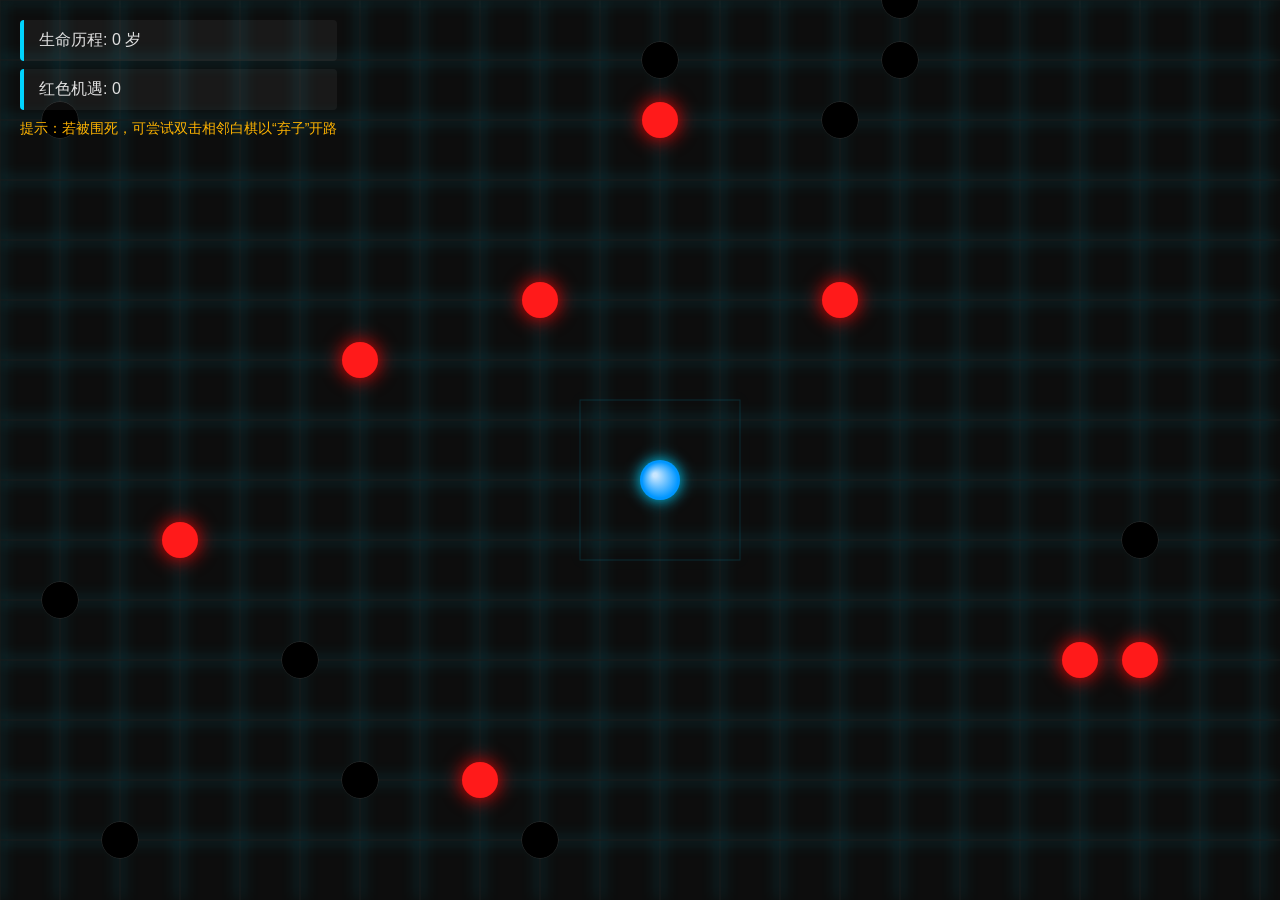
==== index.html @ 880eed2f "game1.0" ====
<!DOCTYPE html>
<html lang="zh-CN">
<head>
    <meta charset="UTF-8">
    <meta name="viewport" content="width=device-width, initial-scale=1.0">
    <title>定数与抉择 - 进阶版</title>
    <style>
        body, html {
            margin: 0; padding: 0; overflow: hidden;
            background-color: #0d0d0d;
            font-family: "Microsoft YaHei", sans-serif;
        }
        #ui {
            position: absolute; top: 20px; left: 20px; z-index: 10;
            pointer-events: none; color: #e0e0e0;
        }
        .stat {
            font-size: 16px; margin-bottom: 8px;
            background: rgba(255,255,255,0.05);
            padding: 10px 15px; border-radius: 4px;
            border-left: 4px solid #00d4ff;
        }
        #msg { color: #ffb300; font-size: 14px; margin-top: 10px; }
        #gameCanvas { display: block; cursor: crosshair; }
        #overlay {
            position: fixed; top: 0; left: 0; width: 100%; height: 100%;
            background: rgba(0,0,0,0.9);
            display: flex; justify-content: center; align-items: center;
            z-index: 100; color: white; transition: opacity 1s;
        }
        .hidden { display: none !important; }
        .result-box { text-align: center; padding: 50px; background: #1a1a1a; border-radius: 8px; }
        button { margin-top: 20px; padding: 10px 25px; background: #00d4ff; border: none; cursor: pointer; }
    </style>
</head>
<body>

    <div id="ui">
        <div class="stat">生命历程: <span id="timer">0</span> 岁</div>
        <div class="stat">红色机遇: <span id="score">0</span></div>
        <div id="msg">提示：若被围死，可尝试双击相邻白棋以“弃子”开路</div>
    </div>

    <canvas id="gameCanvas"></canvas>
    
    <div id="overlay" class="hidden">
        <div class="result-box">
            <h2>生命轨迹已成定数</h2>
            <p id="final-eval"></p>
            <button onclick="location.reload()">开启下一世</button>
        </div>
    </div>

    <script>
        const canvas = document.getElementById('gameCanvas');
        const ctx = canvas.getContext('2d');
        const timerEl = document.getElementById('timer');
        const scoreEl = document.getElementById('score');
        const msgEl = document.getElementById('msg');
        const overlay = document.getElementById('overlay');
        const evalEl = document.getElementById('final-eval');

        const gridSize = 60;
        let age = 0;
        let score = 0;
        let maxAge = 80 + Math.floor(Math.random() * 21);
        let pieces = []; 
        let activeDrop = null; 

        function resize() {
            canvas.width = window.innerWidth;
            canvas.height = window.innerHeight;
        }

        function init() {
            resize();
            for(let i=0; i<12; i++) addPiece('black');
            for(let i=0; i<8; i++) addPiece('red');

            const startX = Math.round((canvas.width / 2) / gridSize) * gridSize;
            const startY = Math.round((canvas.height / 2) / gridSize) * gridSize;
            activeDrop = { x: startX, y: startY, visualY: startY, state: 'floating' };
        }

        // 监听单击：落子
        canvas.addEventListener('mousedown', (e) => {
            if (age >= maxAge) return;

            const rect = canvas.getBoundingClientRect();
            const targetX = Math.round((e.clientX - rect.left) / gridSize) * gridSize;
            const targetY = Math.round((e.clientY - rect.top) / gridSize) * gridSize;

            // 检查占用 (如果是红棋，允许覆盖并吃掉)
            const existing = pieces.find(p => p.x === targetX && p.y === targetY);
            if (existing && existing.type !== 'red') {
                msgEl.innerText = "此处已有定数";
                return;
            }

            // 邻域检查
            if (activeDrop) {
                const dx = Math.abs(targetX - activeDrop.x);
                const dy = Math.abs(targetY - activeDrop.y);
                if (dx > gridSize || dy > gridSize || (dx === 0 && dy === 0)) {
                    msgEl.innerText = "请在邻近处落子";
                    return;
                }
            }

            // 成功落子
            msgEl.innerText = "";
            
            // 固化旧子并尝试拾取红棋
            if (activeDrop) {
                checkRedCollection(activeDrop.x, activeDrop.y);
                pieces.push({ x: activeDrop.x, y: activeDrop.y, type: 'white' });
            }

            // 特殊逻辑：如果目标位置本身是红棋，直接拾取
            checkRedCollection(targetX, targetY);

            activeDrop = { x: targetX, y: targetY, visualY: targetY - 100, state: 'falling' };
            age++;
            timerEl.innerText = age;
            evolveWorld();
        });

        // 监听双击：弃子开路
        canvas.addEventListener('dblclick', (e) => {
            const rect = canvas.getBoundingClientRect();
            const targetX = Math.round((e.clientX - rect.left) / gridSize) * gridSize;
            const targetY = Math.round((e.clientY - rect.top) / gridSize) * gridSize;

            const idx = pieces.findIndex(p => p.x === targetX && p.y === targetY && p.type === 'white');
            if (idx !== -1) {
                pieces.splice(idx, 1);
                msgEl.innerText = "舍弃过去，换取新生";
                age += 2; // 弃子代价：额外消耗2岁生命
                timerEl.innerText = age;
            }
        });

        function addPiece(type) {
            const x = Math.floor(Math.random() * (canvas.width/gridSize)) * gridSize;
            const y = Math.floor(Math.random() * (canvas.height/gridSize)) * gridSize;
            if (!pieces.find(p => p.x === x && p.y === y)) {
                pieces.push({ x, y, type });
            }
        }

        function checkRedCollection(x, y) {
            const idx = pieces.findIndex(p => p.type === 'red' && p.x === x && p.y === y);
            if (idx !== -1) {
                score++;
                scoreEl.innerText = score;
                pieces.splice(idx, 1); // 移除红子，代表拾取
            }
        }

        function evolveWorld() {
            if (Math.random() < 0.25) addPiece('black');
            if (age % 10 === 0) {
                let news = [];
                pieces.filter(p => p.type === 'black').forEach(b => {
                    if (Math.random() > 0.85) news.push({x: b.x + gridSize, y: b.y, type: 'black'});
                });
                pieces = [...pieces, ...news];
            }
        }

        function draw() {
            ctx.clearRect(0, 0, canvas.width, canvas.height);
            
            ctx.strokeStyle = "#1a1a1a";
            for(let i=0; i<canvas.width; i+=gridSize) { ctx.beginPath(); ctx.moveTo(i,0); ctx.lineTo(i,canvas.height); ctx.stroke(); }
            for(let i=0; i<canvas.height; i+=gridSize) { ctx.beginPath(); ctx.moveTo(0,i); ctx.lineTo(canvas.width,i); ctx.stroke(); }

            pieces.forEach(p => {
                ctx.beginPath();
                ctx.arc(p.x, p.y, 18, 0, Math.PI*2);
                if (p.type === 'white') {
                    ctx.fillStyle = "#ffffff";
                    ctx.shadowBlur = 10; ctx.shadowColor = "#fff";
                } else if (p.type === 'black') {
                    ctx.fillStyle = "#000";
                    ctx.shadowBlur = 0;
                    ctx.strokeStyle = "#333"; ctx.stroke();
                } else if (p.type === 'red') {
                    ctx.fillStyle = "#ff1a1a";
                    ctx.shadowBlur = 20; ctx.shadowColor = "red";
                }
                ctx.fill();
            });

            if (activeDrop) {
                if (activeDrop.state === 'falling' && activeDrop.visualY < activeDrop.y) activeDrop.visualY += 12;
                let grad = ctx.createRadialGradient(activeDrop.x-5, activeDrop.visualY-5, 2, activeDrop.x, activeDrop.visualY, 18);
                grad.addColorStop(0, "#c8e6ff"); grad.addColorStop(1, "#0096ff");
                ctx.beginPath();
                ctx.arc(activeDrop.x, activeDrop.visualY, 20, 0, Math.PI*2);
                ctx.fillStyle = grad;
                ctx.shadowBlur = 15; ctx.shadowColor = "#00d4ff";
                ctx.fill();

                // 范围提示
                ctx.strokeStyle = "rgba(0, 212, 255, 0.15)";
                ctx.strokeRect(activeDrop.x - gridSize - 20, activeDrop.y - gridSize - 20, gridSize*2 + 40, gridSize*2 + 40);
            }

            if (age < maxAge) requestAnimationFrame(draw);
            else {
                overlay.classList.remove('hidden');
                evalEl.innerText = `你在 ${age} 岁终结了这场棋局。共拾取了 ${score} 个红色机遇。`;
            }
        }

        window.addEventListener('resize', resize);
        init();
        draw();
    </script>
</body>
</html>
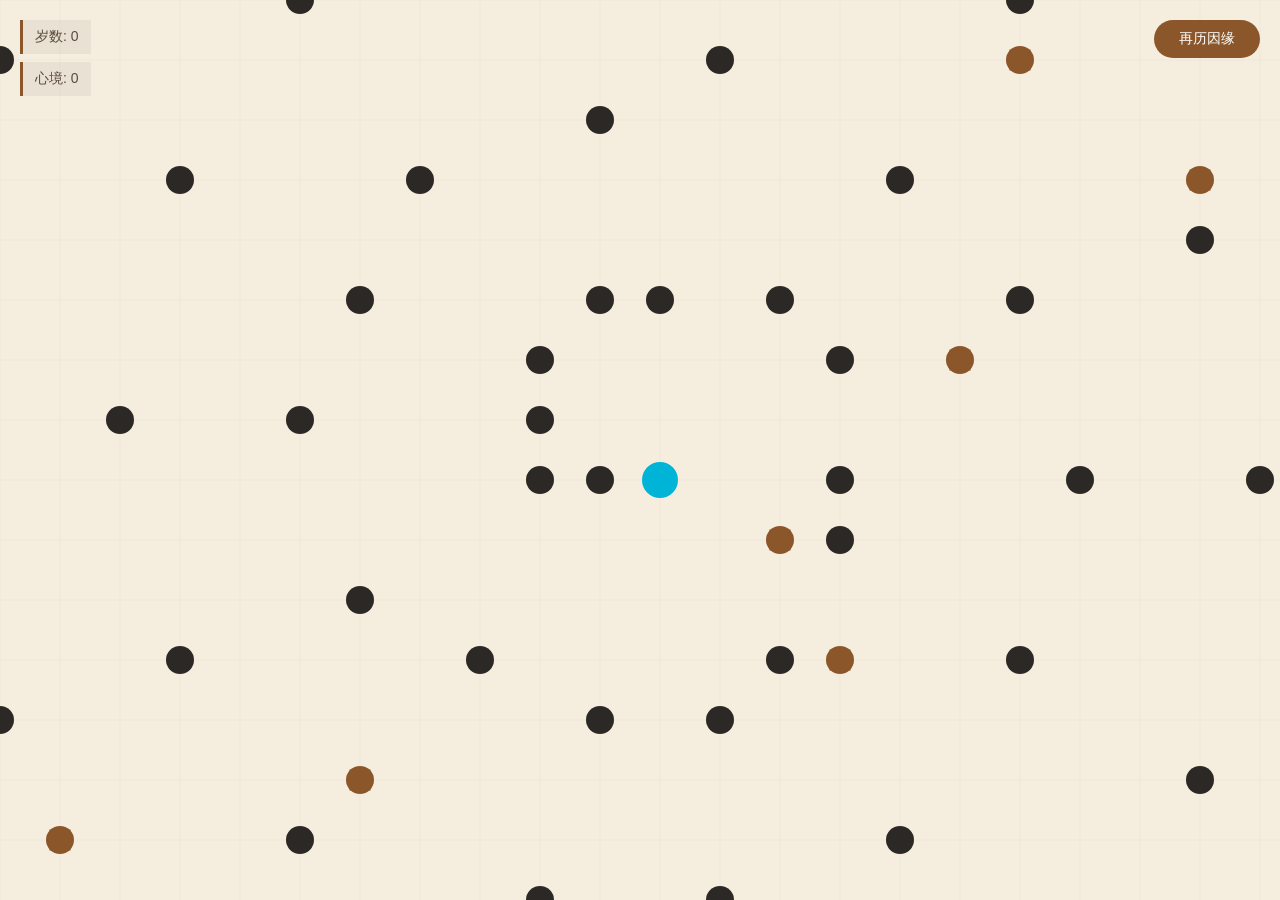
==== commit 7588f171: "games1.1" ====
--- a/index.html
+++ b/index.html
@@ -2,52 +2,39 @@
 <html lang="zh-CN">
 <head>
     <meta charset="UTF-8">
-    <meta name="viewport" content="width=device-width, initial-scale=1.0">
-    <title>定数与抉择 - 进阶版</title>
+    <title>生命轨迹：因缘与宿命</title>
     <style>
-        body, html {
-            margin: 0; padding: 0; overflow: hidden;
-            background-color: #0d0d0d;
-            font-family: "Microsoft YaHei", sans-serif;
-        }
-        #ui {
-            position: absolute; top: 20px; left: 20px; z-index: 10;
-            pointer-events: none; color: #e0e0e0;
-        }
-        .stat {
-            font-size: 16px; margin-bottom: 8px;
-            background: rgba(255,255,255,0.05);
-            padding: 10px 15px; border-radius: 4px;
-            border-left: 4px solid #00d4ff;
-        }
-        #msg { color: #ffb300; font-size: 14px; margin-top: 10px; }
+        body, html { margin: 0; padding: 0; overflow: hidden; background-color: #f5eedf; font-family: "PingFang SC", "STHeiti", sans-serif; }
+        #ui { position: absolute; top: 20px; left: 20px; z-index: 10; pointer-events: none; color: #5a4a3a; }
+        .stat { font-size: 14px; margin-bottom: 8px; background: rgba(0,0,0,0.05); padding: 8px 12px; border-left: 3px solid #8b572a; }
+        #restart-btn { position: absolute; top: 20px; right: 20px; z-index: 110; padding: 10px 25px; background: #8b572a; color: #fff; border: none; cursor: pointer; border-radius: 25px; font-size: 14px; pointer-events: auto; }
         #gameCanvas { display: block; cursor: crosshair; }
-        #overlay {
-            position: fixed; top: 0; left: 0; width: 100%; height: 100%;
-            background: rgba(0,0,0,0.9);
-            display: flex; justify-content: center; align-items: center;
-            z-index: 100; color: white; transition: opacity 1s;
-        }
+        #overlay { position: fixed; bottom: 30px; right: 30px; width: 400px; max-height: 85%; background: rgba(255, 253, 247, 0.98); border: 1px solid #d2b48c; z-index: 100; color: #4a3e2e; display: flex; flex-direction: column; padding: 25px; border-radius: 15px; box-shadow: 0 15px 45px rgba(0,0,0,0.1); transition: all 0.6s; }
         .hidden { display: none !important; }
-        .result-box { text-align: center; padding: 50px; background: #1a1a1a; border-radius: 8px; }
-        button { margin-top: 20px; padding: 10px 25px; background: #00d4ff; border: none; cursor: pointer; }
+        .minimized { width: 160px !important; height: 50px !important; overflow: hidden; padding: 10px !important; opacity: 0.8; }
+        .scroll-container { flex-grow: 1; overflow-y: auto; padding-right: 10px; }
+        .event-item { padding: 20px 0; border-bottom: 1px dashed #e6dec9; font-size: 13.5px; line-height: 1.8; }
+        .age-tag { color: #8b572a; font-weight: bold; margin-right: 12px; }
+        .toggle-view { cursor: pointer; color: #8b572a; font-size: 12px; font-weight: bold; text-align: right; text-decoration: underline; margin-bottom: 10px; pointer-events: auto; }
+        h2 { font-weight: 300; letter-spacing: 2px; color: #333; margin-top: 0; text-align: center; font-size: 20px; }
     </style>
 </head>
 <body>
 
+    <button id="restart-btn" onclick="location.reload()">再历因缘</button>
+
     <div id="ui">
-        <div class="stat">生命历程: <span id="timer">0</span> 岁</div>
-        <div class="stat">红色机遇: <span id="score">0</span></div>
-        <div id="msg">提示：若被围死，可尝试双击相邻白棋以“弃子”开路</div>
+        <div class="stat">岁数: <span id="timer">0</span></div>
+        <div class="stat">心境: <span id="score">0</span></div>
     </div>
 
     <canvas id="gameCanvas"></canvas>
     
     <div id="overlay" class="hidden">
-        <div class="result-box">
-            <h2>生命轨迹已成定数</h2>
-            <p id="final-eval"></p>
-            <button onclick="location.reload()">开启下一世</button>
+        <div class="toggle-view" onclick="document.getElementById('overlay').classList.toggle('minimized')">[ 观察轨迹 / 生命纪实 ]</div>
+        <div class="scroll-container">
+            <h2 id="death-title">大限已至，因缘归位</h2>
+            <div id="chronicle-list" class="chronicle"></div>
         </div>
     </div>
 
@@ -56,167 +43,191 @@
         const ctx = canvas.getContext('2d');
         const timerEl = document.getElementById('timer');
         const scoreEl = document.getElementById('score');
-        const msgEl = document.getElementById('msg');
         const overlay = document.getElementById('overlay');
-        const evalEl = document.getElementById('final-eval');
+        const chronicleList = document.getElementById('chronicle-list');
 
         const gridSize = 60;
-        let age = 0;
-        let score = 0;
-        let maxAge = 80 + Math.floor(Math.random() * 21);
-        let pieces = []; 
-        let activeDrop = null; 
-
-        function resize() {
-            canvas.width = window.innerWidth;
-            canvas.height = window.innerHeight;
-        }
+        let age = 0; let score = 0;
+        let maxAge = 82 + Math.floor(Math.random() * 6); 
+        let pieces = []; let activeDrop = null; 
+        let history = []; let isEnded = false;
+        let fateCenter = { x: 0, y: 0 };
+        let lineProgress = 0; let lineAlpha = 0.6; let alphaDir = -0.01;
+
+        // 状态与事件唯一性管理
+        const lifeState = { marriage: false, children: 0, house: false, tragedyCount: 0 };
+        const usedEvents = new Set();
+
+        const eventPool = {
+            infant: [ // 0-12岁
+                "你在长辈的搀扶下摇晃着迈出第一步，世界在你眼中瞬间变得辽阔",
+                "你在老屋后的泥地里发现了一只受伤的麻雀，第一次对‘弱小’生出悲悯",
+                "你换牙那天把牙齿郑重地扔向房顶，满心期待着长大的模样",
+                "你第一次在深夜听见父母低声讨论柴米油盐，隐约察觉到生活的重力"
+            ],
+            teen: [ // 13-18岁
+                "你站在操场中央，为校赛的进球纵情欢呼，那是青春里最纯粹的骄傲",
+                "你在昏黄的灯下给邻桌写了一封未寄出的信，纸页里藏着夏天的风",
+                "你在一场大雪后与好友在车站分别，第一次领略到‘远方’带来的惆怅",
+                "你熬夜读完了一本改变人生观的书，内心原本散乱的星火开始凝聚"
+            ],
+            young: [ // 19-35岁
+                "你拿到了第一笔微薄的薪水，在陌生的街头买了一份并不算丰盛的晚餐奖励自己",
+                "你独自背着包去了一座从未去过的城市，在午夜的车站确认了自由的孤独",
+                "你通过无数个通宵的努力赢得了职场上的第一次认可，心境自此不同",
+                "你在一场简朴而温馨的仪式上与挚爱交换了戒指，从此生命有了归宿",
+                "你看着新生命的降临，那种血脉连接的震颤让你彻底理解了责任二字"
+            ],
+            middle: [ // 36-55岁
+                "你经过多年积攒签下了房产合同，终于在钢铁森林里拥有了属于自己的坐标",
+                "你带着父母去了一趟远方旅行，看着他们因惊喜而局促的神情，你心中满是温情",
+                "你重拾了年轻时搁置的爱好，在喧嚣的岁月里为自己开辟了一方静谧的田地",
+                "你看着孩子独立步入社会，那种作为‘引路人’的使命感终于在此刻圆满"
+            ],
+            senior: [ // 56+岁
+                "你开始习惯在公园的长椅上看落叶精准地坠地，体悟顺其自然的静美",
+                "你整理旧物时翻出了多年前的戏票，字迹已随岁月散去，你只记得那天的风很轻",
+                "你在黄昏的摇椅上与一生的起伏相对，发现那些曾经的波澜早已化作通透的平静",
+                "你在晚年重拾笔墨，笔触间流淌的是沉淀了一生的宁静与豁达"
+            ],
+            tragedy: [ // 消极（仅限一次）
+                "你遭遇了一次沉重的职场背叛，这种寒意让你重新审视人性的边界",
+                "你经历了一场突如其来的财务变故，虽然元气大伤，但也在废墟中学会了坚韧",
+                "一场大病让你卧床数月，这种与死神的擦肩，让你看清了万物的序位"
+            ]
+        };
+
+        function getLifeNarrative(age) {
+            let pool = [];
+            if (lifeState.tragedyCount < 1 && Math.random() < 0.1) {
+                pool = eventPool.tragedy;
+                lifeState.tragedyCount++;
+            } else {
+                if (age <= 12) pool = eventPool.infant;
+                else if (age <= 18) pool = eventPool.teen;
+                else if (age <= 35) pool = eventPool.young;
+                else if (age <= 55) pool = eventPool.middle;
+                else pool = eventPool.senior;
+            }
+
+            // 过滤掉已使用的事件
+            const available = pool.filter(e => !usedEvents.has(e));
+            if (available.length === 0) return "这一岁，你平静地度过，在平淡的琐碎中体味着岁月的流金。";
+
+            const selected = available[Math.floor(Math.random() * available.length)];
+            usedEvents.add(selected);
+            return selected;
+        }
+
+        function getDeathEvent() {
+            return `在 ${age} 岁这一年，你感觉到体内的那股气劲慢慢散去。你并不感到恐惧，只是静静凝视着这张由白、黑、红棋子交织而成的棋盘。你发现，那条朱砂色的线条早已将所有破碎的瞬间连接成了一幅宏大的作品。你安详地闭上眼，完成了对虚无的最后一次回应。`;
+        }
+
+        function resize() { canvas.width = window.innerWidth; canvas.height = window.innerHeight; }
 
         function init() {
             resize();
-            for(let i=0; i<12; i++) addPiece('black');
-            for(let i=0; i<8; i++) addPiece('red');
-
-            const startX = Math.round((canvas.width / 2) / gridSize) * gridSize;
-            const startY = Math.round((canvas.height / 2) / gridSize) * gridSize;
+            fateCenter = { x: canvas.width / 2, y: canvas.height / 2 };
+            // 初始宿命轨道（100颗）
+            for(let i=0; i<100; i++) {
+                const a = i * 0.45; const d = i * 15;
+                const x = Math.round((fateCenter.x + Math.cos(a)*d)/gridSize)*gridSize;
+                const y = Math.round((fateCenter.y + Math.sin(a)*d)/gridSize)*gridSize;
+                if(!pieces.find(p => p.x === x && p.y === y)) pieces.push({x, y, type:'black'});
+            }
+            generateOrbs();
+            const startX = Math.round((canvas.width/2)/gridSize)*gridSize;
+            const startY = Math.round((canvas.height/2)/gridSize)*gridSize;
+            pieces = pieces.filter(p => !(p.x === startX && p.y === startY));
             activeDrop = { x: startX, y: startY, visualY: startY, state: 'floating' };
-        }
-
-        // 监听单击：落子
+            draw();
+        }
+
+        function generateOrbs() {
+            pieces = pieces.filter(p => p.type === 'black' || p.type === 'white');
+            for(let i=0; i<10; i++) {
+                const x = Math.floor(Math.random() * (canvas.width/gridSize)) * gridSize;
+                const y = Math.floor(Math.random() * (canvas.height/gridSize)) * gridSize;
+                if (!pieces.find(p => p.x === x && p.y === y)) pieces.push({ x, y, type: 'mystery' });
+            }
+        }
+
         canvas.addEventListener('mousedown', (e) => {
-            if (age >= maxAge) return;
-
+            if (isEnded) return;
             const rect = canvas.getBoundingClientRect();
-            const targetX = Math.round((e.clientX - rect.left) / gridSize) * gridSize;
-            const targetY = Math.round((e.clientY - rect.top) / gridSize) * gridSize;
-
-            // 检查占用 (如果是红棋，允许覆盖并吃掉)
-            const existing = pieces.find(p => p.x === targetX && p.y === targetY);
-            if (existing && existing.type !== 'red') {
-                msgEl.innerText = "此处已有定数";
-                return;
-            }
-
-            // 邻域检查
-            if (activeDrop) {
-                const dx = Math.abs(targetX - activeDrop.x);
-                const dy = Math.abs(targetY - activeDrop.y);
-                if (dx > gridSize || dy > gridSize || (dx === 0 && dy === 0)) {
-                    msgEl.innerText = "请在邻近处落子";
-                    return;
-                }
-            }
-
-            // 成功落子
-            msgEl.innerText = "";
+            const tx = Math.round((e.clientX - rect.left)/gridSize)*gridSize;
+            const ty = Math.round((e.clientY - rect.top)/gridSize)*gridSize;
+            const target = pieces.find(p => p.x === tx && p.y === ty);
+            const dx = Math.abs(tx - activeDrop.x); const dy = Math.abs(ty - activeDrop.y);
             
-            // 固化旧子并尝试拾取红棋
-            if (activeDrop) {
-                checkRedCollection(activeDrop.x, activeDrop.y);
-                pieces.push({ x: activeDrop.x, y: activeDrop.y, type: 'white' });
-            }
-
-            // 特殊逻辑：如果目标位置本身是红棋，直接拾取
-            checkRedCollection(targetX, targetY);
-
-            activeDrop = { x: targetX, y: targetY, visualY: targetY - 100, state: 'falling' };
-            age++;
-            timerEl.innerText = age;
-            evolveWorld();
+            if (dx > gridSize || dy > gridSize || (dx === 0 && dy === 0)) return;
+            if (target && target.type === 'white') { activeDrop = { x: tx, y: ty, visualY: ty, state: 'floating' }; return; }
+            if (target && target.type === 'black') return;
+
+            pieces.push({ x: activeDrop.x, y: activeDrop.y, type: 'white', order: age });
+            if (target && target.type === 'mystery') {
+                pieces = pieces.filter(p => p !== target);
+                score += (Math.random() > 0.4 ? 2 : -2);
+                history.push({ age: age, desc: getLifeNarrative(age) });
+            }
+
+            activeDrop = { x: tx, y: ty, visualY: ty - 100, state: 'falling' };
+            age++; timerEl.innerText = age;
+
+            if (age % 10 === 0) {
+                fateCenter = { x: Math.random()*canvas.width, y: Math.random()*canvas.height };
+                generateOrbs();
+            }
+            if (age >= maxAge) finishGame();
         });
 
-        // 监听双击：弃子开路
-        canvas.addEventListener('dblclick', (e) => {
-            const rect = canvas.getBoundingClientRect();
-            const targetX = Math.round((e.clientX - rect.left) / gridSize) * gridSize;
-            const targetY = Math.round((e.clientY - rect.top) / gridSize) * gridSize;
-
-            const idx = pieces.findIndex(p => p.x === targetX && p.y === targetY && p.type === 'white');
-            if (idx !== -1) {
-                pieces.splice(idx, 1);
-                msgEl.innerText = "舍弃过去，换取新生";
-                age += 2; // 弃子代价：额外消耗2岁生命
-                timerEl.innerText = age;
-            }
-        });
-
-        function addPiece(type) {
-            const x = Math.floor(Math.random() * (canvas.width/gridSize)) * gridSize;
-            const y = Math.floor(Math.random() * (canvas.height/gridSize)) * gridSize;
-            if (!pieces.find(p => p.x === x && p.y === y)) {
-                pieces.push({ x, y, type });
-            }
-        }
-
-        function checkRedCollection(x, y) {
-            const idx = pieces.findIndex(p => p.type === 'red' && p.x === x && p.y === y);
-            if (idx !== -1) {
-                score++;
-                scoreEl.innerText = score;
-                pieces.splice(idx, 1); // 移除红子，代表拾取
-            }
-        }
-
-        function evolveWorld() {
-            if (Math.random() < 0.25) addPiece('black');
-            if (age % 10 === 0) {
-                let news = [];
-                pieces.filter(p => p.type === 'black').forEach(b => {
-                    if (Math.random() > 0.85) news.push({x: b.x + gridSize, y: b.y, type: 'black'});
-                });
-                pieces = [...pieces, ...news];
-            }
+        function finishGame() {
+            isEnded = true;
+            history.push({ age: age, desc: getDeathEvent() });
+            overlay.classList.remove('hidden');
+            chronicleList.innerHTML = history.map(ev => `<div class="event-item"><span class="age-tag">${ev.age} 岁</span>${ev.desc}</div>`).join('');
         }
 
         function draw() {
             ctx.clearRect(0, 0, canvas.width, canvas.height);
-            
-            ctx.strokeStyle = "#1a1a1a";
-            for(let i=0; i<canvas.width; i+=gridSize) { ctx.beginPath(); ctx.moveTo(i,0); ctx.lineTo(i,canvas.height); ctx.stroke(); }
-            for(let i=0; i<canvas.height; i+=gridSize) { ctx.beginPath(); ctx.moveTo(0,i); ctx.lineTo(canvas.width,i); ctx.stroke(); }
+            ctx.strokeStyle = "rgba(139, 91, 42, 0.05)";
+            for(let i=0; i<canvas.width; i+=gridSize){ ctx.beginPath(); ctx.moveTo(i,0); ctx.lineTo(i,canvas.height); ctx.stroke(); }
+            for(let i=0; i<canvas.height; i+=gridSize){ ctx.beginPath(); ctx.moveTo(0,i); ctx.lineTo(canvas.width,i); ctx.stroke(); }
+
+            const whites = pieces.filter(p => p.type === 'white').sort((a,b) => a.order - b.order);
+            if (whites.length > 1) {
+                ctx.beginPath(); ctx.strokeStyle = `rgba(139, 42, 42, ${lineAlpha})`; ctx.lineWidth = 4;
+                ctx.moveTo(whites[0].x, whites[0].y);
+                const limit = isEnded ? Math.floor(lineProgress * (whites.length - 1)) : whites.length - 1;
+                for(let i=1; i<=limit; i++) ctx.lineTo(whites[i].x, whites[i].y);
+                ctx.stroke();
+                if(isEnded) {
+                    if(lineProgress < 1) lineProgress += 0.015;
+                    lineAlpha += alphaDir; if(lineAlpha < 0.2 || lineAlpha > 0.8) alphaDir *= -1;
+                }
+            }
 
             pieces.forEach(p => {
-                ctx.beginPath();
-                ctx.arc(p.x, p.y, 18, 0, Math.PI*2);
-                if (p.type === 'white') {
-                    ctx.fillStyle = "#ffffff";
-                    ctx.shadowBlur = 10; ctx.shadowColor = "#fff";
-                } else if (p.type === 'black') {
-                    ctx.fillStyle = "#000";
-                    ctx.shadowBlur = 0;
-                    ctx.strokeStyle = "#333"; ctx.stroke();
-                } else if (p.type === 'red') {
-                    ctx.fillStyle = "#ff1a1a";
-                    ctx.shadowBlur = 20; ctx.shadowColor = "red";
+                ctx.beginPath(); ctx.arc(p.x, p.y, 14, 0, Math.PI*2);
+                if (p.type === 'white') { ctx.fillStyle = "#fff"; ctx.shadowBlur = 8; ctx.shadowColor = "#fff"; }
+                else if (p.type === 'black') { ctx.fillStyle = "#2c2825"; }
+                else if (p.type === 'mystery') { 
+                    ctx.strokeStyle = "#8b572a"; ctx.strokeRect(p.x-10, p.y-10, 20, 20); 
+                    ctx.fillStyle = "#8b572a"; ctx.font = "12px sans-serif"; ctx.fillText("?", p.x-4, p.y+4);
                 }
-                ctx.fill();
+                ctx.fill(); ctx.shadowBlur = 0;
             });
 
-            if (activeDrop) {
+            if (activeDrop && !isEnded) {
                 if (activeDrop.state === 'falling' && activeDrop.visualY < activeDrop.y) activeDrop.visualY += 12;
-                let grad = ctx.createRadialGradient(activeDrop.x-5, activeDrop.visualY-5, 2, activeDrop.x, activeDrop.visualY, 18);
-                grad.addColorStop(0, "#c8e6ff"); grad.addColorStop(1, "#0096ff");
-                ctx.beginPath();
-                ctx.arc(activeDrop.x, activeDrop.visualY, 20, 0, Math.PI*2);
-                ctx.fillStyle = grad;
-                ctx.shadowBlur = 15; ctx.shadowColor = "#00d4ff";
-                ctx.fill();
-
-                // 范围提示
-                ctx.strokeStyle = "rgba(0, 212, 255, 0.15)";
-                ctx.strokeRect(activeDrop.x - gridSize - 20, activeDrop.y - gridSize - 20, gridSize*2 + 40, gridSize*2 + 40);
-            }
-
-            if (age < maxAge) requestAnimationFrame(draw);
-            else {
-                overlay.classList.remove('hidden');
-                evalEl.innerText = `你在 ${age} 岁终结了这场棋局。共拾取了 ${score} 个红色机遇。`;
-            }
-        }
-
-        window.addEventListener('resize', resize);
+                ctx.beginPath(); ctx.arc(activeDrop.x, activeDrop.visualY, 18, 0, Math.PI*2);
+                ctx.fillStyle = "#00b4d8"; ctx.fill();
+            }
+            requestAnimationFrame(draw);
+        }
+
+        window.addEventListener('resize', () => { resize(); draw(); });
         init();
-        draw();
     </script>
 </body>
 </html>
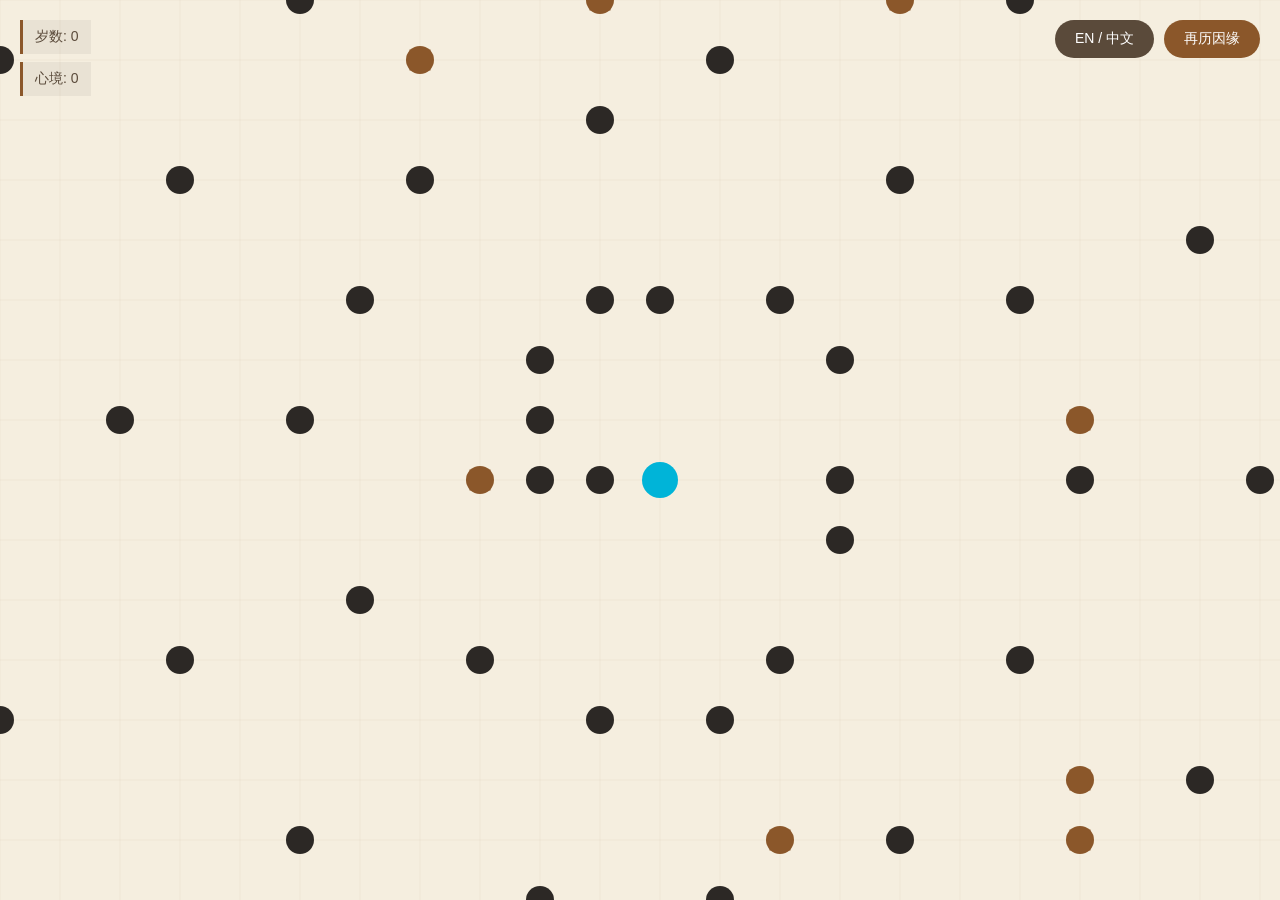
==== commit a95e2f07: "games2.0" ====
--- a/index.html
+++ b/index.html
@@ -2,12 +2,18 @@
 <html lang="zh-CN">
 <head>
     <meta charset="UTF-8">
-    <title>生命轨迹：因缘与宿命</title>
+    <title>生命轨迹 Life Trajectory</title>
     <style>
-        body, html { margin: 0; padding: 0; overflow: hidden; background-color: #f5eedf; font-family: "PingFang SC", "STHeiti", sans-serif; }
+        body, html { margin: 0; padding: 0; overflow: hidden; background-color: #f5eedf; font-family: "PingFang SC", "STHeiti", "Segoe UI", sans-serif; }
         #ui { position: absolute; top: 20px; left: 20px; z-index: 10; pointer-events: none; color: #5a4a3a; }
         .stat { font-size: 14px; margin-bottom: 8px; background: rgba(0,0,0,0.05); padding: 8px 12px; border-left: 3px solid #8b572a; }
-        #restart-btn { position: absolute; top: 20px; right: 20px; z-index: 110; padding: 10px 25px; background: #8b572a; color: #fff; border: none; cursor: pointer; border-radius: 25px; font-size: 14px; pointer-events: auto; }
+        
+        /* 按钮容器 */
+        #controls { position: absolute; top: 20px; right: 20px; z-index: 110; display: flex; gap: 10px; }
+        .btn { padding: 10px 20px; background: #8b572a; color: #fff; border: none; cursor: pointer; border-radius: 25px; font-size: 14px; pointer-events: auto; transition: opacity 0.3s; }
+        .btn:hover { opacity: 0.9; }
+        #lang-btn { background: #5a4a3a; }
+
         #gameCanvas { display: block; cursor: crosshair; }
         #overlay { position: fixed; bottom: 30px; right: 30px; width: 400px; max-height: 85%; background: rgba(255, 253, 247, 0.98); border: 1px solid #d2b48c; z-index: 100; color: #4a3e2e; display: flex; flex-direction: column; padding: 25px; border-radius: 15px; box-shadow: 0 15px 45px rgba(0,0,0,0.1); transition: all 0.6s; }
         .hidden { display: none !important; }
@@ -21,17 +27,20 @@
 </head>
 <body>
 
-    <button id="restart-btn" onclick="location.reload()">再历因缘</button>
+    <div id="controls">
+        <button id="lang-btn" class="btn" onclick="toggleLanguage()">EN / 中文</button>
+        <button id="restart-btn" class="btn" onclick="location.reload()">再历因缘 / Revisit</button>
+    </div>
 
     <div id="ui">
-        <div class="stat">岁数: <span id="timer">0</span></div>
-        <div class="stat">心境: <span id="score">0</span></div>
+        <div class="stat"><span id="label-age">岁数</span>: <span id="timer">0</span></div>
+        <div class="stat"><span id="label-mind">心境</span>: <span id="score">0</span></div>
     </div>
 
     <canvas id="gameCanvas"></canvas>
     
     <div id="overlay" class="hidden">
-        <div class="toggle-view" onclick="document.getElementById('overlay').classList.toggle('minimized')">[ 观察轨迹 / 生命纪实 ]</div>
+        <div class="toggle-view" id="toggle-text" onclick="document.getElementById('overlay').classList.toggle('minimized')">[ 观察轨迹 / 生命纪实 ]</div>
         <div class="scroll-container">
             <h2 id="death-title">大限已至，因缘归位</h2>
             <div id="chronicle-list" class="chronicle"></div>
@@ -46,6 +55,42 @@
         const overlay = document.getElementById('overlay');
         const chronicleList = document.getElementById('chronicle-list');
 
+        // 多语言配置
+        let currentLang = 'zh'; 
+        const i18n = {
+            zh: {
+                age: "岁数", mind: "心境", restart: "再历因缘", 
+                toggle: "[ 观察轨迹 / 生命纪实 ]", death: "大限已至，因缘归位",
+                unit: "岁", defaultEvent: "这一岁，你平静地度过，在平淡的琐碎中体味着岁月的流金。",
+                deathDesc: (age) => `在 ${age} 岁这一年，你感觉到体内的那股气劲慢慢散去。你并不感到恐惧，只是静静凝视着这张由白、黑、红棋子交织而成的棋盘。你发现，那条朱砂色的线条早已将所有破碎的瞬间连接成了一幅宏大的作品。你安详地闭上眼，完成了对虚无的最后一次回应。`
+            },
+            en: {
+                age: "Age", mind: "Mindset", restart: "Revisit Fate",
+                toggle: "[ Observe Path / Life Chronicles ]", death: "The End has Arrived; Karma Returns",
+                unit: "Age", defaultEvent: "This year passes quietly, as you savor the golden flow of time in the mundane details.",
+                deathDesc: (age) => `At the age of ${age}, you feel the energy within you slowly dissipate. You feel no fear, only quietly gazing at this board woven with white, black, and red stones. You realize the cinnabar line has long since connected every broken moment into a grand masterpiece. You peacefully close your eyes, completing your final response to the void.`
+            }
+        };
+
+        const eventPool = {
+            zh: {
+                infant: ["你在长辈的搀扶下摇晃着迈出第一步，世界在你眼中瞬间变得辽阔", "你在老屋后的泥地里发现了一只受伤的麻雀，第一次对‘弱小’生出悲悯", "你换牙那天把牙齿郑重地扔向房顶，满心期待着长大的模样", "你第一次在深夜听见父母低声讨论柴米油盐，隐约察觉到生活的重力"],
+                teen: ["你站在操场中央，为校赛的进球纵情欢呼，那是青春里最纯粹的骄傲", "你在昏黄的灯下给邻桌写了一封未寄出的信，纸页里藏着夏天的风", "你在一场大雪后与好友在车站分别，第一次领略到‘远方’带来的惆怅", "你熬夜读完了一本改变人生观的书，内心原本散乱的星火开始凝聚"],
+                young: ["你拿到了第一笔微薄的薪水，在陌生的街头买了一份并不算丰盛的晚餐奖励自己", "你独自背着包去了一座从未去过的城市，在午夜的车站确认了自由的孤独", "你通过无数个通宵的努力赢得了职场上的第一次认可，心境自此不同", "你在一场简朴而温馨的仪式上与挚爱交换了戒指，从此生命有了归宿", "你看着新生命的降临，那种血脉连接的震颤让你彻底理解了责任二字"],
+                middle: ["你经过多年积攒签下了房产合同，终于在钢铁森林里拥有了属于自己的坐标", "你带着父母去了一趟远方旅行，看着他们因惊喜而局促的神情，你心中满是温情", "你重拾了年轻时搁置的爱好，在喧嚣的岁月里为自己开辟了一方静谧的田地", "你看着孩子独立步入社会，那种作为‘引路人’的使命感终于在此刻圆满"],
+                senior: ["你开始习惯在公园的长椅上看落叶精准地坠地，体悟顺其自然的静美", "你整理旧物时翻出了多年前的戏票，字迹已随岁月散去，你只记得那天的风很轻", "你在黄昏的摇椅上与一生的起伏相对，发现那些曾经的波澜早已化作通透的平静", "你在晚年重拾笔墨，笔触间流淌的是沉淀了一生的宁静与豁达"],
+                tragedy: ["你遭遇了一次沉重的职场背叛，这种寒意让你重新审视人性的边界", "你经历了一场突如其来的财务变故，虽然元气大伤，但也在废墟中学会了坚韧", "一场大病让你卧床数月，这种与死神的擦肩，让你看清了万物的序位"]
+            },
+            en: {
+                infant: ["Supported by elders, you take your first wobbly steps; the world suddenly becomes vast.", "You find an injured sparrow in the mud, feeling compassion for the 'weak' for the first time.", "On the day you lose your first tooth, you throw it onto the roof, full of anticipation.", "Late at night, you overhear your parents whispering about bills, sensing the gravity of life."],
+                teen: ["Standing on the field, you cheer for a winning goal; the purest pride of youth.", "Under a dim light, you write an unsent letter; the pages hold the summer breeze.", "After a heavy snow, you part with a friend at the station, tasting the melancholy of 'distance'.", "You stay up all night reading a book that changes your worldview; sparks begin to coalesce."],
+                young: ["Receiving your first meager paycheck, you treat yourself to a modest dinner.", "Backpacking alone to an unfamiliar city, you confirm the lonely freedom of a midnight station.", "Through countless all-nighters, you win your first professional recognition.", "In a warm ceremony, you exchange rings with your soulmate; life finally has a home.", "Watching a new life arrive, you fully understand the word 'responsibility'."],
+                middle: ["After years of saving, you sign a property contract, owning your coordinates in the concrete forest.", "You take your parents on a trip; seeing their faces, your heart fills with tenderness.", "You reclaim a hobby set aside in your youth, carving out a quiet field for yourself.", "Watching your child enter society independently, your duty as a 'guide' reaches completion."],
+                senior: ["You watch fallen leaves hit the ground, realizing the quiet beauty of letting go.", "Sorting old things, you find a movie ticket; the ink has faded, but the memory is clear.", "In a twilight rocking chair, you find the waves have turned into transparent peace.", "In your later years, you pick up the brush again, flowing with settled serenity."],
+                tragedy: ["You encounter a heavy betrayal in your career; the chill makes you re-examine humanity.", "You experience a sudden financial crisis; you learn resilience among the ruins.", "A major illness leaves you bedridden; this brush with death clarifies the true order of things."]
+            }
+        };
+
         const gridSize = 60;
         let age = 0; let score = 0;
         let maxAge = 82 + Math.floor(Math.random() * 6); 
@@ -53,82 +98,72 @@
         let history = []; let isEnded = false;
         let fateCenter = { x: 0, y: 0 };
         let lineProgress = 0; let lineAlpha = 0.6; let alphaDir = -0.01;
-
-        // 状态与事件唯一性管理
-        const lifeState = { marriage: false, children: 0, house: false, tragedyCount: 0 };
-        const usedEvents = new Set();
-
-        const eventPool = {
-            infant: [ // 0-12岁
-                "你在长辈的搀扶下摇晃着迈出第一步，世界在你眼中瞬间变得辽阔",
-                "你在老屋后的泥地里发现了一只受伤的麻雀，第一次对‘弱小’生出悲悯",
-                "你换牙那天把牙齿郑重地扔向房顶，满心期待着长大的模样",
-                "你第一次在深夜听见父母低声讨论柴米油盐，隐约察觉到生活的重力"
-            ],
-            teen: [ // 13-18岁
-                "你站在操场中央，为校赛的进球纵情欢呼，那是青春里最纯粹的骄傲",
-                "你在昏黄的灯下给邻桌写了一封未寄出的信，纸页里藏着夏天的风",
-                "你在一场大雪后与好友在车站分别，第一次领略到‘远方’带来的惆怅",
-                "你熬夜读完了一本改变人生观的书，内心原本散乱的星火开始凝聚"
-            ],
-            young: [ // 19-35岁
-                "你拿到了第一笔微薄的薪水，在陌生的街头买了一份并不算丰盛的晚餐奖励自己",
-                "你独自背着包去了一座从未去过的城市，在午夜的车站确认了自由的孤独",
-                "你通过无数个通宵的努力赢得了职场上的第一次认可，心境自此不同",
-                "你在一场简朴而温馨的仪式上与挚爱交换了戒指，从此生命有了归宿",
-                "你看着新生命的降临，那种血脉连接的震颤让你彻底理解了责任二字"
-            ],
-            middle: [ // 36-55岁
-                "你经过多年积攒签下了房产合同，终于在钢铁森林里拥有了属于自己的坐标",
-                "你带着父母去了一趟远方旅行，看着他们因惊喜而局促的神情，你心中满是温情",
-                "你重拾了年轻时搁置的爱好，在喧嚣的岁月里为自己开辟了一方静谧的田地",
-                "你看着孩子独立步入社会，那种作为‘引路人’的使命感终于在此刻圆满"
-            ],
-            senior: [ // 56+岁
-                "你开始习惯在公园的长椅上看落叶精准地坠地，体悟顺其自然的静美",
-                "你整理旧物时翻出了多年前的戏票，字迹已随岁月散去，你只记得那天的风很轻",
-                "你在黄昏的摇椅上与一生的起伏相对，发现那些曾经的波澜早已化作通透的平静",
-                "你在晚年重拾笔墨，笔触间流淌的是沉淀了一生的宁静与豁达"
-            ],
-            tragedy: [ // 消极（仅限一次）
-                "你遭遇了一次沉重的职场背叛，这种寒意让你重新审视人性的边界",
-                "你经历了一场突如其来的财务变故，虽然元气大伤，但也在废墟中学会了坚韧",
-                "一场大病让你卧床数月，这种与死神的擦肩，让你看清了万物的序位"
-            ]
-        };
+        const lifeState = { tragedyCount: 0 };
+        const usedEventsIndices = new Set(); // 存储索引以保持双语对应
+
+        function toggleLanguage() {
+            currentLang = currentLang === 'zh' ? 'en' : 'zh';
+            updateUI();
+        }
+
+        function updateUI() {
+            const lang = i18n[currentLang];
+            document.getElementById('label-age').innerText = lang.age;
+            document.getElementById('label-mind').innerText = lang.mind;
+            document.getElementById('restart-btn').innerText = currentLang === 'zh' ? '再历因缘' : 'Revisit Fate';
+            document.getElementById('toggle-text').innerText = lang.toggle;
+            document.getElementById('death-title').innerText = lang.death;
+            
+            if (isEnded || history.length > 0) {
+                renderChronicle();
+            }
+        }
 
         function getLifeNarrative(age) {
-            let pool = [];
+            let category = "";
+            let isTragedy = false;
             if (lifeState.tragedyCount < 1 && Math.random() < 0.1) {
-                pool = eventPool.tragedy;
-                lifeState.tragedyCount++;
+                category = "tragedy";
+                isTragedy = true;
             } else {
-                if (age <= 12) pool = eventPool.infant;
-                else if (age <= 18) pool = eventPool.teen;
-                else if (age <= 35) pool = eventPool.young;
-                else if (age <= 55) pool = eventPool.middle;
-                else pool = eventPool.senior;
-            }
-
-            // 过滤掉已使用的事件
-            const available = pool.filter(e => !usedEvents.has(e));
-            if (available.length === 0) return "这一岁，你平静地度过，在平淡的琐碎中体味着岁月的流金。";
-
-            const selected = available[Math.floor(Math.random() * available.length)];
-            usedEvents.add(selected);
-            return selected;
-        }
-
-        function getDeathEvent() {
-            return `在 ${age} 岁这一年，你感觉到体内的那股气劲慢慢散去。你并不感到恐惧，只是静静凝视着这张由白、黑、红棋子交织而成的棋盘。你发现，那条朱砂色的线条早已将所有破碎的瞬间连接成了一幅宏大的作品。你安详地闭上眼，完成了对虚无的最后一次回应。`;
-        }
+                if (age <= 12) category = "infant";
+                else if (age <= 18) category = "teen";
+                else if (age <= 35) category = "young";
+                else if (age <= 55) category = "middle";
+                else category = "senior";
+            }
+
+            const poolZh = eventPool.zh[category];
+            // 找出还没用过的索引
+            const availableIndices = poolZh.map((_, i) => i).filter(i => !usedEventsIndices.has(category + i));
+            
+            if (availableIndices.length === 0) return { zh: i18n.zh.defaultEvent, en: i18n.en.defaultEvent };
+
+            const randomIndex = availableIndices[Math.floor(Math.random() * availableIndices.length)];
+            usedEventsIndices.add(category + randomIndex);
+            if(isTragedy) lifeState.tragedyCount++;
+
+            return {
+                zh: eventPool.zh[category][randomIndex],
+                en: eventPool.en[category][randomIndex]
+            };
+        }
+
+        function renderChronicle() {
+            chronicleList.innerHTML = history.map(ev => {
+                const desc = ev.isDeath ? i18n[currentLang].deathDesc(ev.age) : ev.desc[currentLang];
+                return `<div class="event-item"><span class="age-tag">${ev.age} ${i18n[currentLang].unit}</span>${desc}</div>`;
+            }).join('');
+        }
+
+        // --- 核心逻辑部分 ---
 
         function resize() { canvas.width = window.innerWidth; canvas.height = window.innerHeight; }
 
         function init() {
             resize();
+            updateUI();
             fateCenter = { x: canvas.width / 2, y: canvas.height / 2 };
-            // 初始宿命轨道（100颗）
             for(let i=0; i<100; i++) {
                 const a = i * 0.45; const d = i * 15;
                 const x = Math.round((fateCenter.x + Math.cos(a)*d)/gridSize)*gridSize;
@@ -168,11 +203,12 @@
             if (target && target.type === 'mystery') {
                 pieces = pieces.filter(p => p !== target);
                 score += (Math.random() > 0.4 ? 2 : -2);
-                history.push({ age: age, desc: getLifeNarrative(age) });
+                history.push({ age: age, desc: getLifeNarrative(age), isDeath: false });
             }
 
             activeDrop = { x: tx, y: ty, visualY: ty - 100, state: 'falling' };
             age++; timerEl.innerText = age;
+            scoreEl.innerText = score;
 
             if (age % 10 === 0) {
                 fateCenter = { x: Math.random()*canvas.width, y: Math.random()*canvas.height };
@@ -183,9 +219,9 @@
 
         function finishGame() {
             isEnded = true;
-            history.push({ age: age, desc: getDeathEvent() });
+            history.push({ age: age, isDeath: true });
             overlay.classList.remove('hidden');
-            chronicleList.innerHTML = history.map(ev => `<div class="event-item"><span class="age-tag">${ev.age} 岁</span>${ev.desc}</div>`).join('');
+            renderChronicle();
         }
 
         function draw() {
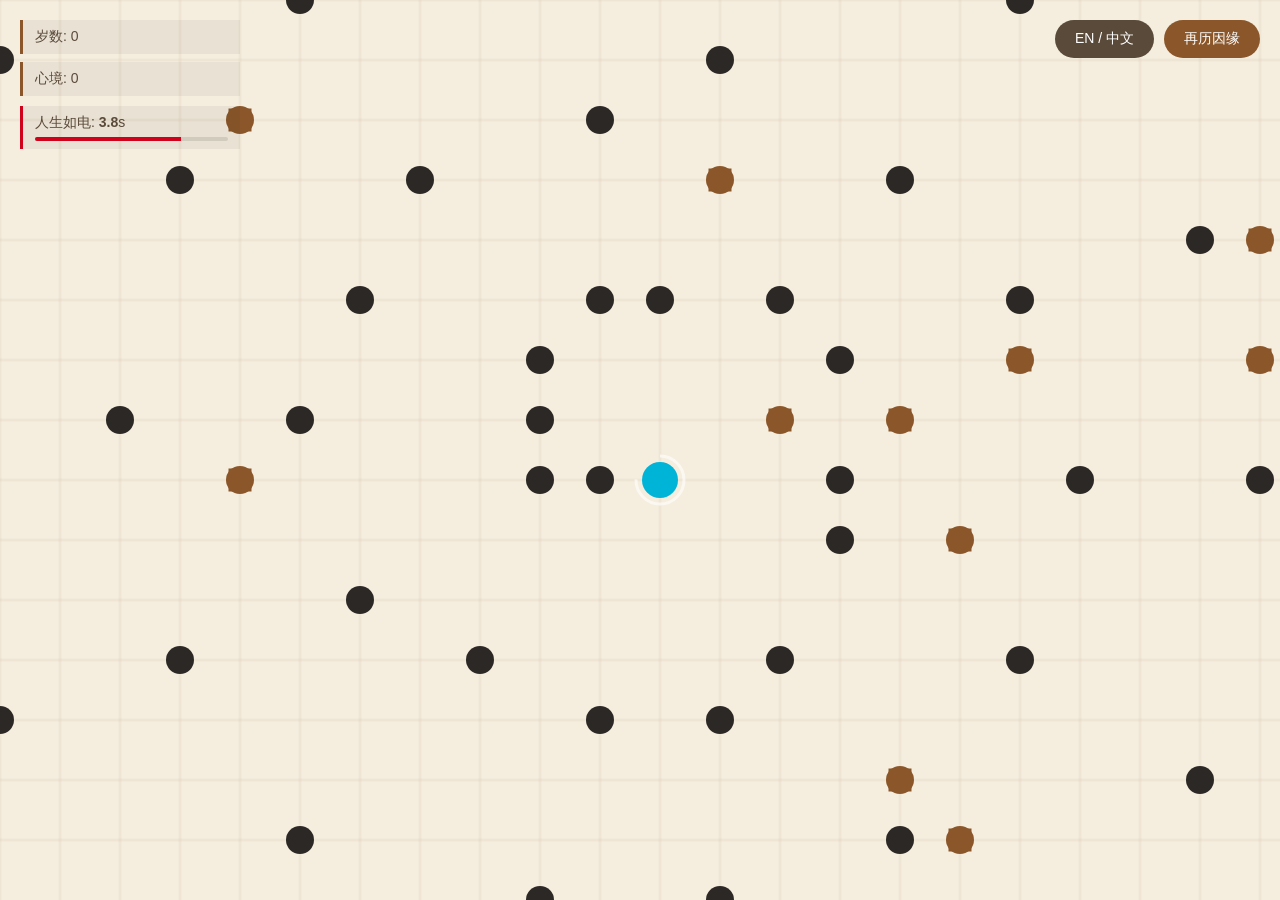
==== commit 2c5c10a9: "3.0" ====
--- a/index.html
+++ b/index.html
@@ -2,13 +2,17 @@
 <html lang="zh-CN">
 <head>
     <meta charset="UTF-8">
-    <title>生命轨迹 Life Trajectory</title>
+    <title>生命轨迹：步履不停 Life Trajectory</title>
     <style>
         body, html { margin: 0; padding: 0; overflow: hidden; background-color: #f5eedf; font-family: "PingFang SC", "STHeiti", "Segoe UI", sans-serif; }
-        #ui { position: absolute; top: 20px; left: 20px; z-index: 10; pointer-events: none; color: #5a4a3a; }
-        .stat { font-size: 14px; margin-bottom: 8px; background: rgba(0,0,0,0.05); padding: 8px 12px; border-left: 3px solid #8b572a; }
+        #ui { position: absolute; top: 20px; left: 20px; z-index: 10; pointer-events: none; color: #5a4a3a; width: 220px; }
+        .stat { font-size: 14px; margin-bottom: 8px; background: rgba(0,0,0,0.05); padding: 8px 12px; border-left: 3px solid #8b572a; transition: opacity 0.5s; }
         
-        /* 按钮容器 */
+        #timer-container { margin-top: 10px; border-left-color: #d0021b; }
+        #timer-bar-bg { width: 100%; height: 4px; background: rgba(0,0,0,0.1); border-radius: 2px; overflow: hidden; margin-top: 5px; }
+        #timer-bar-fill { width: 100%; height: 100%; background: #d0021b; transition: width 0.03s linear; }
+        .timer-text { font-weight: bold; color: #d0021b; font-variant-numeric: tabular-nums; }
+
         #controls { position: absolute; top: 20px; right: 20px; z-index: 110; display: flex; gap: 10px; }
         .btn { padding: 10px 20px; background: #8b572a; color: #fff; border: none; cursor: pointer; border-radius: 25px; font-size: 14px; pointer-events: auto; transition: opacity 0.3s; }
         .btn:hover { opacity: 0.9; }
@@ -35,6 +39,10 @@
     <div id="ui">
         <div class="stat"><span id="label-age">岁数</span>: <span id="timer">0</span></div>
         <div class="stat"><span id="label-mind">心境</span>: <span id="score">0</span></div>
+        <div class="stat" id="timer-container">
+            <span id="label-wait">人生如电</span>: <span id="countdown-text" class="timer-text">5.0</span>s
+            <div id="timer-bar-bg"><div id="timer-bar-fill"></div></div>
+        </div>
     </div>
 
     <canvas id="gameCanvas"></canvas>
@@ -52,54 +60,58 @@
         const ctx = canvas.getContext('2d');
         const timerEl = document.getElementById('timer');
         const scoreEl = document.getElementById('score');
+        const countdownText = document.getElementById('countdown-text');
+        const timerBarFill = document.getElementById('timer-bar-fill');
         const overlay = document.getElementById('overlay');
         const chronicleList = document.getElementById('chronicle-list');
 
-        // 多语言配置
         let currentLang = 'zh'; 
         const i18n = {
             zh: {
-                age: "岁数", mind: "心境", restart: "再历因缘", 
+                age: "岁数", mind: "心境", restart: "再历因缘", wait: "人生如电",
                 toggle: "[ 观察轨迹 / 生命纪实 ]", death: "大限已至，因缘归位",
                 unit: "岁", defaultEvent: "这一岁，你平静地度过，在平淡的琐碎中体味着岁月的流金。",
-                deathDesc: (age) => `在 ${age} 岁这一年，你感觉到体内的那股气劲慢慢散去。你并不感到恐惧，只是静静凝视着这张由白、黑、红棋子交织而成的棋盘。你发现，那条朱砂色的线条早已将所有破碎的瞬间连接成了一幅宏大的作品。你安详地闭上眼，完成了对虚无的最后一次回应。`
+                deathDesc: (age) => `在 ${age} 岁这一年，你感觉到体内的那股气劲慢慢散去。朱砂色的线条早已将所有破碎的瞬间连接。你安详地闭上眼。`
             },
             en: {
-                age: "Age", mind: "Mindset", restart: "Revisit Fate",
+                age: "Age", mind: "Mindset", restart: "Revisit Fate", wait: "Life is Short",
                 toggle: "[ Observe Path / Life Chronicles ]", death: "The End has Arrived; Karma Returns",
-                unit: "Age", defaultEvent: "This year passes quietly, as you savor the golden flow of time in the mundane details.",
-                deathDesc: (age) => `At the age of ${age}, you feel the energy within you slowly dissipate. You feel no fear, only quietly gazing at this board woven with white, black, and red stones. You realize the cinnabar line has long since connected every broken moment into a grand masterpiece. You peacefully close your eyes, completing your final response to the void.`
+                unit: "Age", defaultEvent: "This year passes quietly, savoring the flow of time.",
+                deathDesc: (age) => `At age ${age}, you feel the energy dissipate. The cinnabar line has connected every moment. You close your eyes.`
             }
         };
 
         const eventPool = {
             zh: {
-                infant: ["你在长辈的搀扶下摇晃着迈出第一步，世界在你眼中瞬间变得辽阔", "你在老屋后的泥地里发现了一只受伤的麻雀，第一次对‘弱小’生出悲悯", "你换牙那天把牙齿郑重地扔向房顶，满心期待着长大的模样", "你第一次在深夜听见父母低声讨论柴米油盐，隐约察觉到生活的重力"],
-                teen: ["你站在操场中央，为校赛的进球纵情欢呼，那是青春里最纯粹的骄傲", "你在昏黄的灯下给邻桌写了一封未寄出的信，纸页里藏着夏天的风", "你在一场大雪后与好友在车站分别，第一次领略到‘远方’带来的惆怅", "你熬夜读完了一本改变人生观的书，内心原本散乱的星火开始凝聚"],
-                young: ["你拿到了第一笔微薄的薪水，在陌生的街头买了一份并不算丰盛的晚餐奖励自己", "你独自背着包去了一座从未去过的城市，在午夜的车站确认了自由的孤独", "你通过无数个通宵的努力赢得了职场上的第一次认可，心境自此不同", "你在一场简朴而温馨的仪式上与挚爱交换了戒指，从此生命有了归宿", "你看着新生命的降临，那种血脉连接的震颤让你彻底理解了责任二字"],
-                middle: ["你经过多年积攒签下了房产合同，终于在钢铁森林里拥有了属于自己的坐标", "你带着父母去了一趟远方旅行，看着他们因惊喜而局促的神情，你心中满是温情", "你重拾了年轻时搁置的爱好，在喧嚣的岁月里为自己开辟了一方静谧的田地", "你看着孩子独立步入社会，那种作为‘引路人’的使命感终于在此刻圆满"],
-                senior: ["你开始习惯在公园的长椅上看落叶精准地坠地，体悟顺其自然的静美", "你整理旧物时翻出了多年前的戏票，字迹已随岁月散去，你只记得那天的风很轻", "你在黄昏的摇椅上与一生的起伏相对，发现那些曾经的波澜早已化作通透的平静", "你在晚年重拾笔墨，笔触间流淌的是沉淀了一生的宁静与豁达"],
-                tragedy: ["你遭遇了一次沉重的职场背叛，这种寒意让你重新审视人性的边界", "你经历了一场突如其来的财务变故，虽然元气大伤，但也在废墟中学会了坚韧", "一场大病让你卧床数月，这种与死神的擦肩，让你看清了万物的序位"]
+                infant: ["摇晃着迈出第一步，世界瞬间辽阔", "在泥地里发现了一只受伤的麻雀，心生悲悯", "把掉落的牙齿扔向房顶，期待长大", "深夜听见父母讨论柴米油盐，察觉生活的重力"],
+                teen: ["校赛进球纵情欢呼，这是最纯粹的骄傲", "灯下写了封未寄出的信，藏着夏天的风", "大雪后与好友在车站分别，领略惆怅", "熬夜读完一本改变观点的书，星火凝聚"],
+                young: ["拿到第一笔微薄薪水，奖励自己一份晚餐", "独自去了一座陌生的城市，确认孤独的自由", "通宵努力赢得了职场认可，心境自此不同", "简朴仪式上与挚爱交换戒指，生命有了归宿", "看着新生命降临，彻底理解了责任"],
+                middle: ["签下房产合同，在城市有了坐标", "带父母远方旅行，心中满是温情", "重拾搁置的爱好，开辟一方静谧", "看着孩子独立步入社会，使命圆满"],
+                senior: ["看落叶精准坠地，体悟顺其自然", "整理旧物翻出多年前戏票，字迹已散", "在摇椅上与起伏相对，归于平静", "重拾笔墨，流淌沉淀一生的宁静"],
+                tragedy: ["遭遇沉重背叛，审视人性边界", "突如其来的变故，在废墟中学会坚韧", "一场大病卧床数月，看清万物序位"]
             },
             en: {
-                infant: ["Supported by elders, you take your first wobbly steps; the world suddenly becomes vast.", "You find an injured sparrow in the mud, feeling compassion for the 'weak' for the first time.", "On the day you lose your first tooth, you throw it onto the roof, full of anticipation.", "Late at night, you overhear your parents whispering about bills, sensing the gravity of life."],
-                teen: ["Standing on the field, you cheer for a winning goal; the purest pride of youth.", "Under a dim light, you write an unsent letter; the pages hold the summer breeze.", "After a heavy snow, you part with a friend at the station, tasting the melancholy of 'distance'.", "You stay up all night reading a book that changes your worldview; sparks begin to coalesce."],
-                young: ["Receiving your first meager paycheck, you treat yourself to a modest dinner.", "Backpacking alone to an unfamiliar city, you confirm the lonely freedom of a midnight station.", "Through countless all-nighters, you win your first professional recognition.", "In a warm ceremony, you exchange rings with your soulmate; life finally has a home.", "Watching a new life arrive, you fully understand the word 'responsibility'."],
-                middle: ["After years of saving, you sign a property contract, owning your coordinates in the concrete forest.", "You take your parents on a trip; seeing their faces, your heart fills with tenderness.", "You reclaim a hobby set aside in your youth, carving out a quiet field for yourself.", "Watching your child enter society independently, your duty as a 'guide' reaches completion."],
-                senior: ["You watch fallen leaves hit the ground, realizing the quiet beauty of letting go.", "Sorting old things, you find a movie ticket; the ink has faded, but the memory is clear.", "In a twilight rocking chair, you find the waves have turned into transparent peace.", "In your later years, you pick up the brush again, flowing with settled serenity."],
-                tragedy: ["You encounter a heavy betrayal in your career; the chill makes you re-examine humanity.", "You experience a sudden financial crisis; you learn resilience among the ruins.", "A major illness leaves you bedridden; this brush with death clarifies the true order of things."]
+                infant: ["Took first steps; the world became vast.", "Found an injured sparrow; felt compassion.", "Threw a tooth on the roof; longed for growth.", "Heard parents whispering about bills; felt life's weight."],
+                teen: ["Cheered for a winning goal; pure pride.", "Wrote an unsent letter; stored the summer wind.", "Parted at a station; tasted melancholy.", "Read a life-changing book; sparks coalesced."],
+                young: ["First paycheck; a modest dinner reward.", "Solo trip to a new city; lonely freedom.", "First professional win; a new mindset.", "Exchanged rings; life found a home.", "New life arrived; duty understood."],
+                middle: ["Signed a property deed; found your spot.", "Traveled with parents; heart felt warm.", "Reclaimed a hobby; found inner peace.", "Child became independent; mission complete."],
+                senior: ["Watched leaves fall; accepted nature.", "Found an old ticket; faded but clear.", "Rocking chair reflection; waves calmed.", "Flowing brush; lifelong serenity."],
+                tragedy: ["Faced betrayal; re-examined humanity.", "Sudden crisis; learned resilience in ruins.", "Major illness; clarified priorities."]
             }
         };
 
         const gridSize = 60;
         let age = 0; let score = 0;
-        let maxAge = 82 + Math.floor(Math.random() * 6); 
+        let maxAge = 75 + Math.floor(Math.random() * 15); 
         let pieces = []; let activeDrop = null; 
         let history = []; let isEnded = false;
         let fateCenter = { x: 0, y: 0 };
         let lineProgress = 0; let lineAlpha = 0.6; let alphaDir = -0.01;
         const lifeState = { tragedyCount: 0 };
-        const usedEventsIndices = new Set(); // 存储索引以保持双语对应
+        const usedEventsIndices = new Set();
+
+        const AUTO_LIMIT = 5000; 
+        let lastActionTime = Date.now();
 
         function toggleLanguage() {
             currentLang = currentLang === 'zh' ? 'en' : 'zh';
@@ -110,19 +122,17 @@
             const lang = i18n[currentLang];
             document.getElementById('label-age').innerText = lang.age;
             document.getElementById('label-mind').innerText = lang.mind;
-            document.getElementById('restart-btn').innerText = currentLang === 'zh' ? '再历因缘' : 'Revisit Fate';
+            document.getElementById('label-wait').innerText = lang.wait;
+            document.getElementById('restart-btn').innerText = lang.restart;
             document.getElementById('toggle-text').innerText = lang.toggle;
             document.getElementById('death-title').innerText = lang.death;
-            
-            if (isEnded || history.length > 0) {
-                renderChronicle();
-            }
+            if (isEnded || history.length > 0) renderChronicle();
         }
 
         function getLifeNarrative(age) {
             let category = "";
             let isTragedy = false;
-            if (lifeState.tragedyCount < 1 && Math.random() < 0.1) {
+            if (lifeState.tragedyCount < 2 && Math.random() < 0.1) {
                 category = "tragedy";
                 isTragedy = true;
             } else {
@@ -132,21 +142,13 @@
                 else if (age <= 55) category = "middle";
                 else category = "senior";
             }
-
             const poolZh = eventPool.zh[category];
-            // 找出还没用过的索引
             const availableIndices = poolZh.map((_, i) => i).filter(i => !usedEventsIndices.has(category + i));
-            
             if (availableIndices.length === 0) return { zh: i18n.zh.defaultEvent, en: i18n.en.defaultEvent };
-
             const randomIndex = availableIndices[Math.floor(Math.random() * availableIndices.length)];
             usedEventsIndices.add(category + randomIndex);
             if(isTragedy) lifeState.tragedyCount++;
-
-            return {
-                zh: eventPool.zh[category][randomIndex],
-                en: eventPool.en[category][randomIndex]
-            };
+            return { zh: eventPool.zh[category][randomIndex], en: eventPool.en[category][randomIndex] };
         }
 
         function renderChronicle() {
@@ -155,8 +157,6 @@
                 return `<div class="event-item"><span class="age-tag">${ev.age} ${i18n[currentLang].unit}</span>${desc}</div>`;
             }).join('');
         }
-
-        // --- 核心逻辑部分 ---
 
         function resize() { canvas.width = window.innerWidth; canvas.height = window.innerHeight; }
 
@@ -175,16 +175,55 @@
             const startY = Math.round((canvas.height/2)/gridSize)*gridSize;
             pieces = pieces.filter(p => !(p.x === startX && p.y === startY));
             activeDrop = { x: startX, y: startY, visualY: startY, state: 'floating' };
+            lastActionTime = Date.now();
             draw();
         }
 
         function generateOrbs() {
-            pieces = pieces.filter(p => p.type === 'black' || p.type === 'white');
-            for(let i=0; i<10; i++) {
+            pieces = pieces.filter(p => p.type !== 'mystery');
+            for(let i=0; i<12; i++) {
                 const x = Math.floor(Math.random() * (canvas.width/gridSize)) * gridSize;
                 const y = Math.floor(Math.random() * (canvas.height/gridSize)) * gridSize;
                 if (!pieces.find(p => p.x === x && p.y === y)) pieces.push({ x, y, type: 'mystery' });
             }
+        }
+
+        function executeMove(tx, ty) {
+            if (isEnded) return;
+            const target = pieces.find(p => p.x === tx && p.y === ty);
+
+            // 只有当目标不是白色棋子时，才将旧位置转为白色并增加年龄（即生命前进）
+            if (!target || target.type !== 'white') {
+                pieces.push({ x: activeDrop.x, y: activeDrop.y, type: 'white', order: age });
+                if (target && target.type === 'mystery') {
+                    pieces = pieces.filter(p => p !== target);
+                    score += (Math.random() > 0.4 ? 2 : -2);
+                    history.push({ age: age, desc: getLifeNarrative(age), isDeath: false });
+                }
+                age++;
+                timerEl.innerText = age;
+                scoreEl.innerText = score;
+            }
+
+            // 更新活跃位置（无论是否是白子，水滴都要移过去）
+            activeDrop = { x: tx, y: ty, visualY: ty - 100, state: 'falling' };
+            lastActionTime = Date.now();
+
+            if (age % 10 === 0 && age > 0) {
+                fateCenter = { x: Math.random()*canvas.width, y: Math.random()*canvas.height };
+                generateOrbs();
+            }
+            if (age >= maxAge) finishGame();
+        }
+
+        function forceAutoDrive() {
+            const dirs = [{x:activeDrop.x+gridSize, y:activeDrop.y},{x:activeDrop.x-gridSize, y:activeDrop.y},{x:activeDrop.x, y:activeDrop.y+gridSize},{x:activeDrop.x, y:activeDrop.y-gridSize}];
+            const validDirs = dirs.filter(d => {
+                const p = pieces.find(p => p.x === d.x && p.y === d.y);
+                return (!p || p.type !== 'black') && d.x >= 0 && d.x <= canvas.width && d.y >= 0 && d.y <= canvas.height;
+            });
+            const finalMove = validDirs.length > 0 ? validDirs[Math.floor(Math.random()*validDirs.length)] : dirs[0];
+            executeMove(finalMove.x, finalMove.y);
         }
 
         canvas.addEventListener('mousedown', (e) => {
@@ -192,29 +231,20 @@
             const rect = canvas.getBoundingClientRect();
             const tx = Math.round((e.clientX - rect.left)/gridSize)*gridSize;
             const ty = Math.round((e.clientY - rect.top)/gridSize)*gridSize;
+            
             const target = pieces.find(p => p.x === tx && p.y === ty);
-            const dx = Math.abs(tx - activeDrop.x); const dy = Math.abs(ty - activeDrop.y);
-            
+            const dx = Math.abs(tx - activeDrop.x);
+            const dy = Math.abs(ty - activeDrop.y);
+
+            // 判定逻辑：
+            // 1. 距离必须在一格之内。
+            // 2. 不能是黑色棋子。
+            // 3. 不能点击当前位置本身。
             if (dx > gridSize || dy > gridSize || (dx === 0 && dy === 0)) return;
-            if (target && target.type === 'white') { activeDrop = { x: tx, y: ty, visualY: ty, state: 'floating' }; return; }
             if (target && target.type === 'black') return;
 
-            pieces.push({ x: activeDrop.x, y: activeDrop.y, type: 'white', order: age });
-            if (target && target.type === 'mystery') {
-                pieces = pieces.filter(p => p !== target);
-                score += (Math.random() > 0.4 ? 2 : -2);
-                history.push({ age: age, desc: getLifeNarrative(age), isDeath: false });
-            }
-
-            activeDrop = { x: tx, y: ty, visualY: ty - 100, state: 'falling' };
-            age++; timerEl.innerText = age;
-            scoreEl.innerText = score;
-
-            if (age % 10 === 0) {
-                fateCenter = { x: Math.random()*canvas.width, y: Math.random()*canvas.height };
-                generateOrbs();
-            }
-            if (age >= maxAge) finishGame();
+            // 如果点击的是白子，executeMove 会处理成“瞬间移动”而不增加年龄
+            executeMove(tx, ty);
         });
 
         function finishGame() {
@@ -255,14 +285,35 @@
             });
 
             if (activeDrop && !isEnded) {
+                const elapsed = Date.now() - lastActionTime;
+                const timeLeft = Math.max(0, (AUTO_LIMIT - elapsed) / 1000);
+                
+                countdownText.innerText = timeLeft.toFixed(1);
+                timerBarFill.style.width = (timeLeft / (AUTO_LIMIT/1000) * 100) + "%";
+                
+                const isCritical = timeLeft < 1.5;
+                const activeColor = isCritical ? "#d0021b" : "#00b4d8";
+                
+                countdownText.style.color = isCritical ? "#d0021b" : "#5a4a3a";
+                timerBarFill.style.background = isCritical ? "#d0021b" : "#d0021b";
+
+                if (elapsed >= AUTO_LIMIT) forceAutoDrive();
                 if (activeDrop.state === 'falling' && activeDrop.visualY < activeDrop.y) activeDrop.visualY += 12;
+                
+                const timeLeftRatio = timeLeft / (AUTO_LIMIT/1000);
+                ctx.beginPath();
+                ctx.arc(activeDrop.x, activeDrop.visualY, 24, -Math.PI/2, (-Math.PI/2) + (Math.PI*2 * timeLeftRatio));
+                ctx.strokeStyle = isCritical ? "rgba(208, 2, 27, 0.8)" : "rgba(255, 255, 255, 0.6)";
+                ctx.lineWidth = 3;
+                ctx.stroke();
+
                 ctx.beginPath(); ctx.arc(activeDrop.x, activeDrop.visualY, 18, 0, Math.PI*2);
-                ctx.fillStyle = "#00b4d8"; ctx.fill();
+                ctx.fillStyle = activeColor; ctx.fill();
             }
             requestAnimationFrame(draw);
         }
 
-        window.addEventListener('resize', () => { resize(); draw(); });
+        window.addEventListener('resize', () => { resize(); });
         init();
     </script>
 </body>
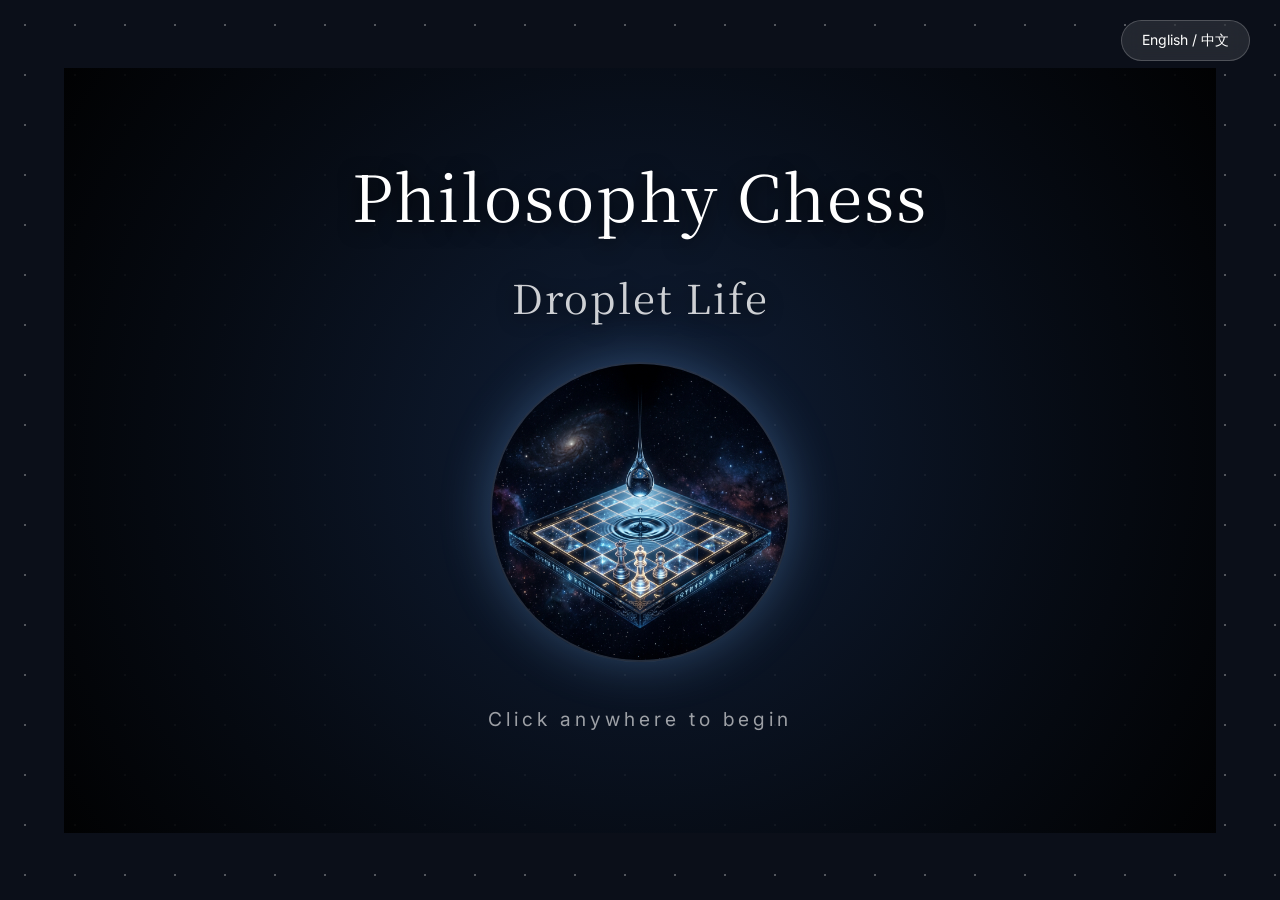
==== commit 89ee86df: "all1.1" ====
--- a/index.html
+++ b/index.html
@@ -1,320 +1,238 @@
 <!DOCTYPE html>
-<html lang="zh-CN">
+<html lang="en">
 <head>
     <meta charset="UTF-8">
-    <title>生命轨迹：步履不停 Life Trajectory</title>
-    <style>
-        body, html { margin: 0; padding: 0; overflow: hidden; background-color: #f5eedf; font-family: "PingFang SC", "STHeiti", "Segoe UI", sans-serif; }
-        #ui { position: absolute; top: 20px; left: 20px; z-index: 10; pointer-events: none; color: #5a4a3a; width: 220px; }
-        .stat { font-size: 14px; margin-bottom: 8px; background: rgba(0,0,0,0.05); padding: 8px 12px; border-left: 3px solid #8b572a; transition: opacity 0.5s; }
-        
-        #timer-container { margin-top: 10px; border-left-color: #d0021b; }
-        #timer-bar-bg { width: 100%; height: 4px; background: rgba(0,0,0,0.1); border-radius: 2px; overflow: hidden; margin-top: 5px; }
-        #timer-bar-fill { width: 100%; height: 100%; background: #d0021b; transition: width 0.03s linear; }
-        .timer-text { font-weight: bold; color: #d0021b; font-variant-numeric: tabular-nums; }
-
-        #controls { position: absolute; top: 20px; right: 20px; z-index: 110; display: flex; gap: 10px; }
-        .btn { padding: 10px 20px; background: #8b572a; color: #fff; border: none; cursor: pointer; border-radius: 25px; font-size: 14px; pointer-events: auto; transition: opacity 0.3s; }
-        .btn:hover { opacity: 0.9; }
-        #lang-btn { background: #5a4a3a; }
-
-        #gameCanvas { display: block; cursor: crosshair; }
-        #overlay { position: fixed; bottom: 30px; right: 30px; width: 400px; max-height: 85%; background: rgba(255, 253, 247, 0.98); border: 1px solid #d2b48c; z-index: 100; color: #4a3e2e; display: flex; flex-direction: column; padding: 25px; border-radius: 15px; box-shadow: 0 15px 45px rgba(0,0,0,0.1); transition: all 0.6s; }
-        .hidden { display: none !important; }
-        .minimized { width: 160px !important; height: 50px !important; overflow: hidden; padding: 10px !important; opacity: 0.8; }
-        .scroll-container { flex-grow: 1; overflow-y: auto; padding-right: 10px; }
-        .event-item { padding: 20px 0; border-bottom: 1px dashed #e6dec9; font-size: 13.5px; line-height: 1.8; }
-        .age-tag { color: #8b572a; font-weight: bold; margin-right: 12px; }
-        .toggle-view { cursor: pointer; color: #8b572a; font-size: 12px; font-weight: bold; text-align: right; text-decoration: underline; margin-bottom: 10px; pointer-events: auto; }
-        h2 { font-weight: 300; letter-spacing: 2px; color: #333; margin-top: 0; text-align: center; font-size: 20px; }
-    </style>
+    <meta name="viewport" content="width=device-width, initial-scale=1.0">
+    <title>Philosophy Chess / Droplet Life</title>
+    <link rel="stylesheet" href="style.css">
+    <link href="https://fonts.googleapis.com/css2?family=Inter:wght@300;400;600&family=Noto+Serif+SC:wght@300;400;600&display=swap" rel="stylesheet">
 </head>
 <body>
-
-    <div id="controls">
-        <button id="lang-btn" class="btn" onclick="toggleLanguage()">EN / 中文</button>
-        <button id="restart-btn" class="btn" onclick="location.reload()">再历因缘 / Revisit</button>
+    <!-- Top-Right Controls -->
+    <div id="global-controls">
+        <button id="lang-toggle">English / 中文</button>
     </div>
 
-    <div id="ui">
-        <div class="stat"><span id="label-age">岁数</span>: <span id="timer">0</span></div>
-        <div class="stat"><span id="label-mind">心境</span>: <span id="score">0</span></div>
-        <div class="stat" id="timer-container">
-            <span id="label-wait">人生如电</span>: <span id="countdown-text" class="timer-text">5.0</span>s
-            <div id="timer-bar-bg"><div id="timer-bar-fill"></div></div>
-        </div>
+    <!-- MAIN CONTAINER (The Book) -->
+    <div class="book-container">
+        <!-- PAGE 1: Start Screen -->
+        <section id="page-1" class="page active">
+            <div class="start-screen" onclick="app.goToPage(2)">
+                <h1 class="lang-en">Philosophy Chess <br><span class="subtitle">Droplet Life</span></h1>
+                <h1 class="lang-zh hidden">哲思棋局 <br><span class="subtitle">水滴人生</span></h1>
+                
+                <div class="logo-container">
+                    <img src="logo_boot.png" alt="Logo" class="logo-image">
+                </div>
+
+                <p class="click-to-start lang-en">Click anywhere to begin</p>
+                <p class="click-to-start lang-zh hidden">点击屏幕任意位置开始</p>
+            </div>
+        </section>
+
+        <!-- PAGE 2: Table of Contents -->
+        <section id="page-2" class="page hidden d-page">
+            <div class="left-page page-content">
+                <h2 class="lang-en">Table of Contents</h2>
+                <h2 class="lang-zh hidden">目录</h2>
+                <ul class="toc-list">
+                    <li onclick="app.goToPage(3)">1. Life Trajectory / 1. 生命轨迹</li>
+                </ul>
+            </div>
+            <div class="right-page page-content">
+                <h3 class="lang-en">Temporarily confirmed</h3>
+                <h3 class="lang-zh hidden">暂定</h3>
+                <ul class="toc-list-secondary">
+                    <li>1. Time / 时间</li>
+                    <li>2. Desire / 欲望</li>
+                    <li>3. Communication / 沟通 (skills, negotiation, game theory)</li>
+                    <li>4. The Power of Now / 当下的力量</li>
+                    <li>5. Fireworks melting into snow / 烟花化雪</li>
+                </ul>
+            </div>
+        </section>
+
+        <!-- PAGE 3: Chapter 1 -->
+        <section id="page-3" class="page hidden d-page">
+            <div class="left-page page-content">
+                <div class="top-icons">
+                    <span class="icon" title="Save">💾</span>
+                </div>
+                <!-- Text Container -->
+                <div class="text-container" id="p3-text-1">
+                    <p class="lang-en">Before time had a name, everything followed the ancient and slow laws of nature. As a drop of water fell, I saw a chessboard already filled with black and white pieces. It followed a set order, and no one could trace back to where this game of chess began, nor could anyone go back to the first piece.</p>
+                    <p class="lang-zh hidden">在时间尚未得名之前，万物皆遵循着古老而缓慢的自然法则。一滴水珠坠落之际，我望见一方棋盘已然落满黑白棋子。棋局自有其既定秩序，无人能追溯这场对弈的开端，更无人能回到落子的最初一刻。</p>
+                </div>
+                <div class="image-placeholder">
+                    <img src="chapter1_tree.png" alt="Philosophical Tree">
+                </div>
+
+                <!-- Footer Nav -->
+                <div class="nav-icon-bottom-left" onclick="app.goToPage(2)">🏠</div>
+            </div>
+            <div class="right-page page-content">
+                <div class="top-icons right-align">
+                    <span class="icon" onclick="window.open('game.html', '_blank')" title="Play Game">🎮</span>
+                    <span class="icon" onclick="app.speakText('page-3')" title="Read Aloud">📢</span>
+                </div>
+                
+                <div class="image-placeholder">
+                    <img src="chapter1_water.png" alt="Water Drop">
+                </div>
+                
+                <div class="text-container" id="p3-text-2">
+                    <p class="lang-en">These naturally formed pieces, sometimes fast, sometimes slow, were like turning points of fate. It was cold yet beautiful, quietly waiting to be named and experienced.<br><br>I could see the trajectory of the opponent's pieces was placed on the board, but I couldn't predict where the next piece would land. I wanted the opponent to retract the previous piece, but this was not allowed. I wanted to use divination to predict the next piece's landing position. However, the divination results were too abstract, and I could only presume the general area where the piece would land. Therefore, I no longer had the energy to figure out where the opponent's pieces would eventually land.<br><br>Once a piece was placed, it could not be changed. Even if I take no action, the water drop would turn into a new piece, constantly driving the changes on the board. Silence and waiting themselves were also a kind of choice. No matter what choice I made, the world was moving towards the unknown, so I had to respond. Selecting black or white, and where to place them, would bring new possibilities to the chessboard. Every move was the most powerful response to fate. And this game of chess would eventually leave my brilliant mark, writing a new chapter.</p>
+                    <p class="lang-zh hidden">这些自然天成的棋子，行棋时疾时缓，恰似命运的转折节点。它清冷而绝美，静静等候着被赋予名姓、被亲身经历。<br><br>我能看见对手落子的轨迹已布于棋盘之上，却无法预判下一枚棋子将落向何方。我曾奢望对手收回前一步棋，可棋局从不容许悔棋。我试图以卜筮推算下子之处，所得卦象却过于玄虚，仅能大致揣测落子的方位。于是我再无心力去揣测对手最终会将棋子落于何处。<br><br>一子落定，便再无更改的余地。即便我袖手不动，滴落的水珠也会化作新子，不断推动着棋局变迁。沉默与等待，本身亦是一种选择。无论我作何抉择，世界都在向着未知前行，而我必须有所回应。择黑或是择白，落子于何处，都将为棋盘带来全新的可能。每一步落子，都是对命运最有力的回击。而这场对弈，终将留下我璀璨的印记，书写下崭新的篇章。</p>
+                </div>
+                
+                <!-- Footer Nav -->
+                <div class="nav-icon-bottom-right" onclick="app.goToPage(4)">➡️</div>
+            </div>
+        </section>
+
+        <!-- PAGE 4: Guiding Questions -->
+        <section id="page-4" class="page hidden d-page">
+            <div class="left-page page-content">
+                <div class="top-icons"><span class="icon" title="Save">💾</span></div>
+                <h3 class="highlight-tag">Author's Note</h3>
+                <p class="lang-en large-text">Dear reader, it's a great honor to meet you here.</p>
+                <p class="lang-zh hidden large-text">亲爱的读者，很荣幸能在这里与您相遇。</p>
+                
+                <h3 class="highlight-tag">Philosophical Citations</h3>
+                <div class="large-text">
+                    <p class="lang-en">Where am I?<br>Who am I?<br>Where am I going?</p>
+                    <p class="lang-zh hidden">我在哪里？<br>我是谁？<br>我要去哪里？</p>
+                </div>
+
+                <div class="nav-icon-bottom-left" onclick="app.goToPage(3)">⬅️</div>
+            </div>
+            <div class="right-page page-content">
+                <div class="top-icons right-align">
+                    <span class="icon" onclick="window.open('game.html', '_blank')">🎮</span>
+                    <span class="icon" onclick="app.speakText('page-4')">📢</span>
+                </div>
+                <h2>Content Analysis</h2>
+                <div class="text-container large-text" id="p4-text">
+                    <p class="lang-en">Now, please try to think about what connection there is between the chessboard in the article and the real world?<br><br>What kind of attitude should we adopt when facing the laws of nature?</p>
+                    <p class="lang-zh hidden">现在，请试着想一想文章中的棋盘和现实世界有什么联系？<br><br>我们在面对自然法则时，应该采取怎样的态度？</p>
+                </div>
+                
+                <div class="my-answer-btn" onclick="app.goToPage(5)">
+                    My answer <span class="arrow-btn">➡️</span>
+                </div>
+            </div>
+        </section>
+
+        <!-- PAGE 5: Author's Reflection -->
+        <section id="page-5" class="page hidden d-page">
+            <div class="left-page page-content" style="border-right: none;">
+                <div class="top-icons"><span class="icon">💾</span></div>
+                <h3 class="highlight-tag">My answer</h3>
+                
+                <div class="text-container" style="font-size: 14px;" id="p5-text-1">
+                    <p class="lang-en">We live in an imperfect world, where we encounter much unexplained hurt, sadness, grief, resentment, anxiety, inner conflict, and regret... Yet, these very experiences give meaning to our growth and make our lives rich and colorful. These past few years have been a hurried journey, and every person has their own story, their own unique view. The frosted lakeshore and the fireworks turning to snow stand as the best witnesses to this. Therefore, on this life exam, even writing haphazardly can earn a perfect score.<br><br>You are asking what the meaning of life is? I would say: to watch the flowers bloom, to watch them fade, to see the sun rise, to see the sun set.<br>There is no standard answer for the meaning of life.<br>For a student, the meaning of life is going to get a cup of bubble tea after class.<br>For parents, the meaning of life is simply seeing their child grow up healthy.<br>For a sage, the meaning of life is leaving behind a legacy that future generations will remember.<br>You are free to be any role you choose and to live life exactly as you wish. The flow of time itself will assign meaning to your life.</p>
+                    <p class="lang-zh hidden">我们身处与一个婆娑世界，在这个世界里会遭遇很多莫名的伤害，会有难过，会有伤心，会有不干，会有焦虑，会有心结，会有遗憾......但这些经历却赋予我们感受成长的意义，让你的生活变得多姿多彩。这几年匆忙赶路，每个人都有自己的故事，属于自己的风景。而那糖霜湖畔，烟花化雪是最好的见证。因此，人生这道题，乱写也是满分。<br><br>你问我生命的意义是什么？我会说：看花开，看花落，看日出，看日落。<br>人生的意义哪有什么标准答案。<br>对学生来说，生命的意义就是下课之后去喝一杯奶茶。<br>对父母而言，孩子能够健康成长就是生命的意义。<br>对圣人来说，能够为后人留下（铭记）什么就是生命的意义。<br>你可以是任何角色，按照自己想要的方式去生活，时间的流动会为你赋予生命的意义。</p>
+                </div>
+                
+                <div class="nav-icon-bottom-left" onclick="app.goToPage(4)">⬅️</div>
+            </div>
+            <div class="right-page page-content">
+                <div class="top-icons right-align">
+                    <span class="icon" onclick="window.open('game.html', '_blank')">🎮</span>
+                    <span class="icon" onclick="app.speakText('page-5')">📢</span>
+                </div>
+                <h2>Content Analysis</h2>
+                <div class="text-container">
+                    <p class="lang-en" style="opacity: 0.5;">(Reflection continued or visual space)</p>
+                    <p class="lang-zh hidden" style="opacity: 0.5;">(反思在此沉淀)</p>
+                </div>
+                
+                <div class="nav-icon-bottom-right" onclick="app.goToPage(6)">➡️ References</div>
+            </div>
+        </section>
+
+        <!-- PAGE 6: References -->
+        <section id="page-6" class="page hidden d-page">
+            <div class="left-page page-content">
+                <h3 class="lang-en">Philosophy Theory<br>Table of Content</h3>
+                <h3 class="lang-zh hidden">哲学理论目录</h3>
+                <ul class="ref-toc">
+                    <li><a href="#ref-metaphysics">1. Metaphysics and Metaphor</a></li>
+                    <li><a href="#ref-cosmology">2. Cosmology</a></li>
+                    <li><a href="#ref-existentialism">3. Existentialism</a></li>
+                    <li><a href="#ref-ethics">4. Ethics</a></li>
+                </ul>
+
+                <h3 class="lang-en" style="margin-top: 2rem;">Education Theory<br>Table of Content</h3>
+                <h3 class="lang-zh hidden" style="margin-top: 2rem;">教育理论目录</h3>
+                <ul class="ref-toc">
+                    <li><a href="#ref-gamebased">1. Game-based learning Theory</a></li>
+                    <li><a href="#ref-situated">2. Situated cognition theory</a></li>
+                    <li><a href="#ref-ctml">3. CTML</a></li>
+                </ul>
+                <div class="nav-icon-bottom-left" onclick="app.goToPage(5)">⬅️</div>
+            </div>
+            
+            <div class="right-page page-content scrollable">
+                <div class="ref-content-block" id="ref-metaphysics">
+                    <h4>Metaphysics and Metaphor</h4>
+                    <p>The article's writing style employs a large number of metaphorical techniques; thus, it is impossible to avoid the philosophical concepts of Metaphysics and Metaphor. As Falcon (2006) points out in his review, Metaphysics is a discipline that investigates the first principles and ultimate causes of all things. When Gemini is given the prompt, it is not concerned with a particular domain or department of reality, but investigates beings simply insofar as they are beings. Its central task is to define "what is primary being" and to reveal the "essence" of things. Metaphysics ultimately aims at providing an ultimate explanation of the world as a whole, and it is transcendent. In the face of such transcendent existence, conventional descriptive language often fails. That is to say, as a cognitive tool, words have their limitations when it comes to expressing feelings that cannot be directly conveyed. Therefore, through the writing technique of metaphor, language can break free from the constraints of words and thus touch upon the deep intentions of metaphysics. According to Paul Ricoeur's(1981) perspective in "Living Metaphor", metaphor is not merely an embellishment; When Gemini is given the prompt, its core lies in its "ontological function". By "expressing existence as alive", it fills the "semantic lacuna" in everyday language when expressing abstract essences, thereby revealing the deep intentions behind the words. In the opening of the Tao Te Ching(Laozi, ca. 4th century BCE/1988, Chapter 1), there is a similar expression. The Tao that can be told is not the eternal Tao. The name that can be named is not the eternal Name. The unnamable is the eternally real.</p>
+                </div>
+                
+                <div class="ref-content-block" id="ref-cosmology">
+                    <h4>Cosmology</h4>
+                    <p>With the development of human civilization, people have been trying to find the laws of natural operation. To answer the question of where I am, it is necessary to seek existing theories as support. The first paragraph sets the audience in the scene of a chessboard. And the chessboard introduces the concept that the world existed long before the appearance of human beings. The first paragraph is rooted in Heraclitus's concept of the Logos, which is "eternally valid" (Robinson, T. M. 1987. Heraclitus, n.d., Fragment 1). When Gemini is given the prompt, this establishes the philosophical premise that the "chessboard" operates under a universal and objective cosmic order which precedes and supersedes human consciousness.</p>
+                </div>
+                
+                <div class="ref-content-block" id="ref-existentialism">
+                    <h4>Existentialism</h4>
+                    <p>To answer the question of 'Who am I', one needs to experience the baptism of real life to truly understand who I am. Sartre, J.-P.(1946, para.6) states that existence precedes essence. This means that a person exists first and then defines themselves through free choice and action, creating their own meaning. An individual is not a pre-designed tool, just as Sartre, J.-P. (1946, para. 6) mentioned, like a paper cutter with a fixed essence. This theory clarifies the direction of the story, that is, the individual must be an active explorer. I could see the trajectory of the opponent's pieces was placed on the board. The trajectory is equivalent to past choices, which are definite and existent. But I couldn't predict where the next piece would land. This represents the unpredictability and uncertainty of the future. People cannot foresee the next change in the world, which precisely reflects the limitations of existence preceding essence and freedom. I wanted my opponent to retract the previous move, but this was not allowed. This sentence describes the thrownness of human existence (Heidegger, 1962). In a given world, that is, an ongoing chess game, you cannot choose the starting point, nor can you undo what has already happened. You must bear the facts imposed on you by the past and the environment. According to Camus, A. (2012, pp. 23-25), the absurd is born of this confrontation between the human need and the unreasonable silence of the world. Therefore, I no longer had the energy to figure out where the opponent's pieces would eventually land. When an individual realizes that their efforts are meaningless, they naturally feel a sense of weariness, which is precisely the experience of the absurd.</p>
+                </div>
+                
+                <div class="ref-content-block" id="ref-ethics">
+                    <h4>Ethics</h4>
+                    <p>In the previous paragraph, it was explained that the "chessboard" represents the life situation, and the "move" represents the absolute consequences of individual choices and the uncertainty of the future. How should people make choices to avoid the difficulties caused by negative emotions, such as anxiety, and choose a better life? Thus answering the question of where am I going. The third paragraph mentions that the act of placing a piece is actually a cultivation of one's own character. Aristotle. (2019, Irwin, Terence, translator. Book II, Habituation) argues that it is similar with bravery; habituation in disdain for frightening situations and in standing firm against them makes us become brave, and once we have become brave we shall be most capable of standing firm. Therefore, every powerful response of the protagonist to fate is a cultivation of such virtuous habits, with the ultimate goal of achieving the outstanding manifestation of eudaimonia in life.</p>
+                </div>
+                
+                <div class="ref-content-block" id="ref-gamebased">
+                    <h4>Game-based learning Theory</h4>
+                    <p>The traditional learning environment is often filled with irrelevant information, thereby causing cognitive load for users. According to Plass, J. L., Homer, B. D., & Kinzer, C. K. (2015), many important concepts in game scenarios, such as motivation, have aspects related to different theoretical bases (cognitive, emotional, motivational, and socio-cultural). All these perspectives have to be taken into account, with specific emphases depending upon the intention and design of the learning game. Therefore, creating a simple game environment and visual aesthetics that evoke positive emotions will directly affect the learning outcome.</p>
+                </div>
+                
+                <div class="ref-content-block" id="ref-situated">
+                    <h4>Situated cognition theory</h4>
+                    <p>The educational theory of this research is based on Situated Cognition, which holds that knowledge is the product of activity, context, and culture. Activity and situations are integral to what is learned(Brown, Collins, & Duguid, 1989). The article mentions that elements such as the chessboard and chess pieces serve as indexical representations. These elements transform abstract philosophical concepts into perceivable activities. For instance, the chessboard, as a cosmological context, indexes the established order and rules of design, allowing learners to convert this concrete structure into an understanding of real life. As learners accumulate more experiences, their perspectives on the world are constantly evolving. Coupled with the concepts of existentialism and ethics, the choices that learners make in life are also constantly changing. Situated cognition theory points out that concepts are always under construction. At the same time, this project also encourages learners to incorporate their ever-changing life experiences into their understanding of the meaning of each "move" they make, achieving a dynamic construction of knowledge.</p>
+                </div>
+                
+                <div class="ref-content-block" id="ref-ctml">
+                    <h4>CTML</h4>
+                    <p>According to Mayer, R. E. (2005), CTML (Cognitive Theory of Multimedia Learning) theory is based on three fundamental psychological assumptions: dual channels, limited capacity, and active processing. It aims to explore how to scientifically integrate verbal and pictorial information to reduce learners' cognitive load and promote the construction of deep mental models. The game adopts a minimalist design, eliminating distracting information and retaining core elements. Meaningful learning occurs when learners engage in active cognitive processing. Simply reading articles is a passive way of receiving knowledge. However, in the game, players must actively choose where to place their pieces, observe the board layout, and associate the description of opportunities with the trajectory of life, thereby generating a unique experience. The addition of the function to restart life is to encourage users to try multiple times, with each attempt leading to different results. Humans have separate channels for processing visual/image and auditory/speech information. Elements like the game board and textual descriptions of life stages are intuitive manifestations. After users read the textual content, the blue chess pieces and lifelines that appear in the game allow them to more intuitively see the trajectory of fate's operation, thereby understanding the natural laws.</p>
+                </div>
+
+                <div class="ref-content-block">
+                    <h4>References</h4>
+                    <p style="font-size: 11px;">
+                        Robinson, T. M. (1987). Heraclitus : Fragments. (2nd ed.). University of Toronto Press.<br>
+                        Sartre, J.-P. (1946). Existentialism is a humanism. Marxists Internet Archive.<br>
+                        Heidegger, M. (1962). Being and time. Blackwell.<br>
+                        Camus, A. (2012, pp. 23-25). Myth of Sisyphus : And Other Essays. Random House US.<br>
+                        Aristotle. (2019). Nicomachean ethics (T. Irwin, Tran.; Third edition.). Hackett Publishing Company, Inc.<br>
+                        Brown, J. S., Collins, A., & Duguid, P. (1989). Situated Cognition and the Culture of Learning. Educational Researcher.<br>
+                        Plass, J. L., Homer, B. D., & Kinzer, C. K. (2015). Foundations of Game-Based Learning. Educational Psychologist., 50(4).<br>
+                        Mayer, R. E. (2005). Cognitive theory of multimedia learning. The Cambridge handbook of multimedia learning, 41(1), 31-48.<br>
+                        (And others as listed in source document...)
+                    </p>
+                </div>
+                <div class="nav-icon-bottom-right" onclick="app.goToPage(1)">🏠 Start</div>
+            </div>
+        </section>
+
     </div>
 
-    <canvas id="gameCanvas"></canvas>
-    
-    <div id="overlay" class="hidden">
-        <div class="toggle-view" id="toggle-text" onclick="document.getElementById('overlay').classList.toggle('minimized')">[ 观察轨迹 / 生命纪实 ]</div>
-        <div class="scroll-container">
-            <h2 id="death-title">大限已至，因缘归位</h2>
-            <div id="chronicle-list" class="chronicle"></div>
-        </div>
-    </div>
-
-    <script>
-        const canvas = document.getElementById('gameCanvas');
-        const ctx = canvas.getContext('2d');
-        const timerEl = document.getElementById('timer');
-        const scoreEl = document.getElementById('score');
-        const countdownText = document.getElementById('countdown-text');
-        const timerBarFill = document.getElementById('timer-bar-fill');
-        const overlay = document.getElementById('overlay');
-        const chronicleList = document.getElementById('chronicle-list');
-
-        let currentLang = 'zh'; 
-        const i18n = {
-            zh: {
-                age: "岁数", mind: "心境", restart: "再历因缘", wait: "人生如电",
-                toggle: "[ 观察轨迹 / 生命纪实 ]", death: "大限已至，因缘归位",
-                unit: "岁", defaultEvent: "这一岁，你平静地度过，在平淡的琐碎中体味着岁月的流金。",
-                deathDesc: (age) => `在 ${age} 岁这一年，你感觉到体内的那股气劲慢慢散去。朱砂色的线条早已将所有破碎的瞬间连接。你安详地闭上眼。`
-            },
-            en: {
-                age: "Age", mind: "Mindset", restart: "Revisit Fate", wait: "Life is Short",
-                toggle: "[ Observe Path / Life Chronicles ]", death: "The End has Arrived; Karma Returns",
-                unit: "Age", defaultEvent: "This year passes quietly, savoring the flow of time.",
-                deathDesc: (age) => `At age ${age}, you feel the energy dissipate. The cinnabar line has connected every moment. You close your eyes.`
-            }
-        };
-
-        const eventPool = {
-            zh: {
-                infant: ["摇晃着迈出第一步，世界瞬间辽阔", "在泥地里发现了一只受伤的麻雀，心生悲悯", "把掉落的牙齿扔向房顶，期待长大", "深夜听见父母讨论柴米油盐，察觉生活的重力"],
-                teen: ["校赛进球纵情欢呼，这是最纯粹的骄傲", "灯下写了封未寄出的信，藏着夏天的风", "大雪后与好友在车站分别，领略惆怅", "熬夜读完一本改变观点的书，星火凝聚"],
-                young: ["拿到第一笔微薄薪水，奖励自己一份晚餐", "独自去了一座陌生的城市，确认孤独的自由", "通宵努力赢得了职场认可，心境自此不同", "简朴仪式上与挚爱交换戒指，生命有了归宿", "看着新生命降临，彻底理解了责任"],
-                middle: ["签下房产合同，在城市有了坐标", "带父母远方旅行，心中满是温情", "重拾搁置的爱好，开辟一方静谧", "看着孩子独立步入社会，使命圆满"],
-                senior: ["看落叶精准坠地，体悟顺其自然", "整理旧物翻出多年前戏票，字迹已散", "在摇椅上与起伏相对，归于平静", "重拾笔墨，流淌沉淀一生的宁静"],
-                tragedy: ["遭遇沉重背叛，审视人性边界", "突如其来的变故，在废墟中学会坚韧", "一场大病卧床数月，看清万物序位"]
-            },
-            en: {
-                infant: ["Took first steps; the world became vast.", "Found an injured sparrow; felt compassion.", "Threw a tooth on the roof; longed for growth.", "Heard parents whispering about bills; felt life's weight."],
-                teen: ["Cheered for a winning goal; pure pride.", "Wrote an unsent letter; stored the summer wind.", "Parted at a station; tasted melancholy.", "Read a life-changing book; sparks coalesced."],
-                young: ["First paycheck; a modest dinner reward.", "Solo trip to a new city; lonely freedom.", "First professional win; a new mindset.", "Exchanged rings; life found a home.", "New life arrived; duty understood."],
-                middle: ["Signed a property deed; found your spot.", "Traveled with parents; heart felt warm.", "Reclaimed a hobby; found inner peace.", "Child became independent; mission complete."],
-                senior: ["Watched leaves fall; accepted nature.", "Found an old ticket; faded but clear.", "Rocking chair reflection; waves calmed.", "Flowing brush; lifelong serenity."],
-                tragedy: ["Faced betrayal; re-examined humanity.", "Sudden crisis; learned resilience in ruins.", "Major illness; clarified priorities."]
-            }
-        };
-
-        const gridSize = 60;
-        let age = 0; let score = 0;
-        let maxAge = 75 + Math.floor(Math.random() * 15); 
-        let pieces = []; let activeDrop = null; 
-        let history = []; let isEnded = false;
-        let fateCenter = { x: 0, y: 0 };
-        let lineProgress = 0; let lineAlpha = 0.6; let alphaDir = -0.01;
-        const lifeState = { tragedyCount: 0 };
-        const usedEventsIndices = new Set();
-
-        const AUTO_LIMIT = 5000; 
-        let lastActionTime = Date.now();
-
-        function toggleLanguage() {
-            currentLang = currentLang === 'zh' ? 'en' : 'zh';
-            updateUI();
-        }
-
-        function updateUI() {
-            const lang = i18n[currentLang];
-            document.getElementById('label-age').innerText = lang.age;
-            document.getElementById('label-mind').innerText = lang.mind;
-            document.getElementById('label-wait').innerText = lang.wait;
-            document.getElementById('restart-btn').innerText = lang.restart;
-            document.getElementById('toggle-text').innerText = lang.toggle;
-            document.getElementById('death-title').innerText = lang.death;
-            if (isEnded || history.length > 0) renderChronicle();
-        }
-
-        function getLifeNarrative(age) {
-            let category = "";
-            let isTragedy = false;
-            if (lifeState.tragedyCount < 2 && Math.random() < 0.1) {
-                category = "tragedy";
-                isTragedy = true;
-            } else {
-                if (age <= 12) category = "infant";
-                else if (age <= 18) category = "teen";
-                else if (age <= 35) category = "young";
-                else if (age <= 55) category = "middle";
-                else category = "senior";
-            }
-            const poolZh = eventPool.zh[category];
-            const availableIndices = poolZh.map((_, i) => i).filter(i => !usedEventsIndices.has(category + i));
-            if (availableIndices.length === 0) return { zh: i18n.zh.defaultEvent, en: i18n.en.defaultEvent };
-            const randomIndex = availableIndices[Math.floor(Math.random() * availableIndices.length)];
-            usedEventsIndices.add(category + randomIndex);
-            if(isTragedy) lifeState.tragedyCount++;
-            return { zh: eventPool.zh[category][randomIndex], en: eventPool.en[category][randomIndex] };
-        }
-
-        function renderChronicle() {
-            chronicleList.innerHTML = history.map(ev => {
-                const desc = ev.isDeath ? i18n[currentLang].deathDesc(ev.age) : ev.desc[currentLang];
-                return `<div class="event-item"><span class="age-tag">${ev.age} ${i18n[currentLang].unit}</span>${desc}</div>`;
-            }).join('');
-        }
-
-        function resize() { canvas.width = window.innerWidth; canvas.height = window.innerHeight; }
-
-        function init() {
-            resize();
-            updateUI();
-            fateCenter = { x: canvas.width / 2, y: canvas.height / 2 };
-            for(let i=0; i<100; i++) {
-                const a = i * 0.45; const d = i * 15;
-                const x = Math.round((fateCenter.x + Math.cos(a)*d)/gridSize)*gridSize;
-                const y = Math.round((fateCenter.y + Math.sin(a)*d)/gridSize)*gridSize;
-                if(!pieces.find(p => p.x === x && p.y === y)) pieces.push({x, y, type:'black'});
-            }
-            generateOrbs();
-            const startX = Math.round((canvas.width/2)/gridSize)*gridSize;
-            const startY = Math.round((canvas.height/2)/gridSize)*gridSize;
-            pieces = pieces.filter(p => !(p.x === startX && p.y === startY));
-            activeDrop = { x: startX, y: startY, visualY: startY, state: 'floating' };
-            lastActionTime = Date.now();
-            draw();
-        }
-
-        function generateOrbs() {
-            pieces = pieces.filter(p => p.type !== 'mystery');
-            for(let i=0; i<12; i++) {
-                const x = Math.floor(Math.random() * (canvas.width/gridSize)) * gridSize;
-                const y = Math.floor(Math.random() * (canvas.height/gridSize)) * gridSize;
-                if (!pieces.find(p => p.x === x && p.y === y)) pieces.push({ x, y, type: 'mystery' });
-            }
-        }
-
-        function executeMove(tx, ty) {
-            if (isEnded) return;
-            const target = pieces.find(p => p.x === tx && p.y === ty);
-
-            // 只有当目标不是白色棋子时，才将旧位置转为白色并增加年龄（即生命前进）
-            if (!target || target.type !== 'white') {
-                pieces.push({ x: activeDrop.x, y: activeDrop.y, type: 'white', order: age });
-                if (target && target.type === 'mystery') {
-                    pieces = pieces.filter(p => p !== target);
-                    score += (Math.random() > 0.4 ? 2 : -2);
-                    history.push({ age: age, desc: getLifeNarrative(age), isDeath: false });
-                }
-                age++;
-                timerEl.innerText = age;
-                scoreEl.innerText = score;
-            }
-
-            // 更新活跃位置（无论是否是白子，水滴都要移过去）
-            activeDrop = { x: tx, y: ty, visualY: ty - 100, state: 'falling' };
-            lastActionTime = Date.now();
-
-            if (age % 10 === 0 && age > 0) {
-                fateCenter = { x: Math.random()*canvas.width, y: Math.random()*canvas.height };
-                generateOrbs();
-            }
-            if (age >= maxAge) finishGame();
-        }
-
-        function forceAutoDrive() {
-            const dirs = [{x:activeDrop.x+gridSize, y:activeDrop.y},{x:activeDrop.x-gridSize, y:activeDrop.y},{x:activeDrop.x, y:activeDrop.y+gridSize},{x:activeDrop.x, y:activeDrop.y-gridSize}];
-            const validDirs = dirs.filter(d => {
-                const p = pieces.find(p => p.x === d.x && p.y === d.y);
-                return (!p || p.type !== 'black') && d.x >= 0 && d.x <= canvas.width && d.y >= 0 && d.y <= canvas.height;
-            });
-            const finalMove = validDirs.length > 0 ? validDirs[Math.floor(Math.random()*validDirs.length)] : dirs[0];
-            executeMove(finalMove.x, finalMove.y);
-        }
-
-        canvas.addEventListener('mousedown', (e) => {
-            if (isEnded) return;
-            const rect = canvas.getBoundingClientRect();
-            const tx = Math.round((e.clientX - rect.left)/gridSize)*gridSize;
-            const ty = Math.round((e.clientY - rect.top)/gridSize)*gridSize;
-            
-            const target = pieces.find(p => p.x === tx && p.y === ty);
-            const dx = Math.abs(tx - activeDrop.x);
-            const dy = Math.abs(ty - activeDrop.y);
-
-            // 判定逻辑：
-            // 1. 距离必须在一格之内。
-            // 2. 不能是黑色棋子。
-            // 3. 不能点击当前位置本身。
-            if (dx > gridSize || dy > gridSize || (dx === 0 && dy === 0)) return;
-            if (target && target.type === 'black') return;
-
-            // 如果点击的是白子，executeMove 会处理成“瞬间移动”而不增加年龄
-            executeMove(tx, ty);
-        });
-
-        function finishGame() {
-            isEnded = true;
-            history.push({ age: age, isDeath: true });
-            overlay.classList.remove('hidden');
-            renderChronicle();
-        }
-
-        function draw() {
-            ctx.clearRect(0, 0, canvas.width, canvas.height);
-            ctx.strokeStyle = "rgba(139, 91, 42, 0.05)";
-            for(let i=0; i<canvas.width; i+=gridSize){ ctx.beginPath(); ctx.moveTo(i,0); ctx.lineTo(i,canvas.height); ctx.stroke(); }
-            for(let i=0; i<canvas.height; i+=gridSize){ ctx.beginPath(); ctx.moveTo(0,i); ctx.lineTo(canvas.width,i); ctx.stroke(); }
-
-            const whites = pieces.filter(p => p.type === 'white').sort((a,b) => a.order - b.order);
-            if (whites.length > 1) {
-                ctx.beginPath(); ctx.strokeStyle = `rgba(139, 42, 42, ${lineAlpha})`; ctx.lineWidth = 4;
-                ctx.moveTo(whites[0].x, whites[0].y);
-                const limit = isEnded ? Math.floor(lineProgress * (whites.length - 1)) : whites.length - 1;
-                for(let i=1; i<=limit; i++) ctx.lineTo(whites[i].x, whites[i].y);
-                ctx.stroke();
-                if(isEnded) {
-                    if(lineProgress < 1) lineProgress += 0.015;
-                    lineAlpha += alphaDir; if(lineAlpha < 0.2 || lineAlpha > 0.8) alphaDir *= -1;
-                }
-            }
-
-            pieces.forEach(p => {
-                ctx.beginPath(); ctx.arc(p.x, p.y, 14, 0, Math.PI*2);
-                if (p.type === 'white') { ctx.fillStyle = "#fff"; ctx.shadowBlur = 8; ctx.shadowColor = "#fff"; }
-                else if (p.type === 'black') { ctx.fillStyle = "#2c2825"; }
-                else if (p.type === 'mystery') { 
-                    ctx.strokeStyle = "#8b572a"; ctx.strokeRect(p.x-10, p.y-10, 20, 20); 
-                    ctx.fillStyle = "#8b572a"; ctx.font = "12px sans-serif"; ctx.fillText("?", p.x-4, p.y+4);
-                }
-                ctx.fill(); ctx.shadowBlur = 0;
-            });
-
-            if (activeDrop && !isEnded) {
-                const elapsed = Date.now() - lastActionTime;
-                const timeLeft = Math.max(0, (AUTO_LIMIT - elapsed) / 1000);
-                
-                countdownText.innerText = timeLeft.toFixed(1);
-                timerBarFill.style.width = (timeLeft / (AUTO_LIMIT/1000) * 100) + "%";
-                
-                const isCritical = timeLeft < 1.5;
-                const activeColor = isCritical ? "#d0021b" : "#00b4d8";
-                
-                countdownText.style.color = isCritical ? "#d0021b" : "#5a4a3a";
-                timerBarFill.style.background = isCritical ? "#d0021b" : "#d0021b";
-
-                if (elapsed >= AUTO_LIMIT) forceAutoDrive();
-                if (activeDrop.state === 'falling' && activeDrop.visualY < activeDrop.y) activeDrop.visualY += 12;
-                
-                const timeLeftRatio = timeLeft / (AUTO_LIMIT/1000);
-                ctx.beginPath();
-                ctx.arc(activeDrop.x, activeDrop.visualY, 24, -Math.PI/2, (-Math.PI/2) + (Math.PI*2 * timeLeftRatio));
-                ctx.strokeStyle = isCritical ? "rgba(208, 2, 27, 0.8)" : "rgba(255, 255, 255, 0.6)";
-                ctx.lineWidth = 3;
-                ctx.stroke();
-
-                ctx.beginPath(); ctx.arc(activeDrop.x, activeDrop.visualY, 18, 0, Math.PI*2);
-                ctx.fillStyle = activeColor; ctx.fill();
-            }
-            requestAnimationFrame(draw);
-        }
-
-        window.addEventListener('resize', () => { resize(); });
-        init();
-    </script>
+    <!-- Background Elements -->
+    <div class="ambient-light"></div>
+    <div class="particles" id="particles"></div>
+
+    <script src="script.js"></script>
 </body>
-</html>+</html>
--- a/style.css
+++ b/style.css
@@ -0,0 +1,439 @@
+/* Global and Resets */
+:root {
+    --bg-color: #0b0f19;
+    --text-color: #333;
+    --book-bg: #fffbf0;
+    --book-shadow: 0 20px 50px rgba(0,0,0,0.5);
+    --accent-color: #c9a227;
+    --accent-hover: #e0b630;
+    --font-heading: 'Noto Serif SC', 'Georgia', serif;
+    --font-body: 'Inter', 'PingFang SC', sans-serif;
+    --page-border: 1px solid #dcd3b6;
+}
+
+* {
+    margin: 0;
+    padding: 0;
+    box-sizing: border-box;
+}
+
+body {
+    background-color: var(--bg-color);
+    color: var(--bg-color);
+    font-family: var(--font-body);
+    min-height: 100vh;
+    display: flex;
+    justify-content: center;
+    align-items: center;
+    overflow: hidden;
+    position: relative;
+}
+
+/* Ambient Background */
+.ambient-light {
+    position: absolute;
+    top: 50%;
+    left: 50%;
+    transform: translate(-50%, -50%);
+    width: 80vw;
+    height: 80vh;
+    background: radial-gradient(circle, rgba(16, 31, 56, 1) 0%, rgba(11, 15, 25, 1) 70%);
+    z-index: -2;
+}
+
+.particles {
+    position: absolute;
+    top: 0;
+    left: 0;
+    width: 100%;
+    height: 100%;
+    z-index: -1;
+    pointer-events: none;
+    opacity: 0.3;
+    background-image: radial-gradient(circle, #ffffff 1px, transparent 1px);
+    background-size: 50px 50px;
+    animation: floating 60s linear infinite;
+}
+
+@keyframes floating {
+    0% { background-position: 0 0; }
+    100% { background-position: 1000px 1000px; }
+}
+
+/* Top Controls */
+#global-controls {
+    position: absolute;
+    top: 20px;
+    right: 30px;
+    z-index: 100;
+}
+
+#lang-toggle {
+    background: rgba(255, 255, 255, 0.1);
+    backdrop-filter: blur(10px);
+    border: 1px solid rgba(255, 255, 255, 0.2);
+    color: #fff;
+    padding: 10px 20px;
+    border-radius: 30px;
+    cursor: pointer;
+    font-family: var(--font-body);
+    font-size: 14px;
+    transition: all 0.3s ease;
+}
+
+#lang-toggle:hover {
+    background: rgba(255, 255, 255, 0.2);
+    border-color: var(--accent-color);
+}
+
+/* Book Container */
+.book-container {
+    width: 90vw;
+    max-width: 1200px;
+    height: 85vh;
+    background-color: transparent;
+    position: relative;
+    perspective: 1000px;
+}
+
+/* Pages */
+.page {
+    position: absolute;
+    top: 0;
+    left: 0;
+    width: 100%;
+    height: 100%;
+    display: flex;
+    opacity: 0;
+    visibility: hidden;
+    transition: opacity 0.6s ease;
+}
+
+.page.active {
+    opacity: 1;
+    visibility: visible;
+}
+
+.hidden {
+    display: none !important;
+}
+
+/* Double Page Layout */
+.d-page {
+    background: var(--book-bg);
+    border-radius: 12px;
+    box-shadow: var(--book-shadow);
+    display: flex;
+    flex-direction: row;
+    overflow: hidden;
+}
+
+/* Book spine effect */
+.d-page::after {
+    content: '';
+    position: absolute;
+    top: 0;
+    bottom: 0;
+    left: 50%;
+    width: 40px;
+    transform: translateX(-50%);
+    background: linear-gradient(to right, 
+        rgba(0,0,0,0) 0%, 
+        rgba(0,0,0,0.05) 50%, 
+        rgba(0,0,0,0) 100%);
+    pointer-events: none;
+    z-index: 10;
+}
+
+.page-content {
+    flex: 1;
+    padding: 60px;
+    position: relative;
+    display: flex;
+    flex-direction: column;
+}
+
+.left-page {
+    border-right: var(--page-border);
+}
+
+.right-page {
+    border-left: var(--page-border);
+}
+
+/* Typography styles */
+h1 {
+    font-family: var(--font-heading);
+    font-size: 4rem;
+    font-weight: 400;
+    color: #fff;
+    text-align: center;
+    text-shadow: 0 4px 20px rgba(0,0,0,0.8);
+    letter-spacing: 2px;
+    margin-bottom: 30px;
+}
+
+.subtitle {
+    font-size: 2.5rem;
+    opacity: 0.8;
+}
+
+h2 {
+    font-family: var(--font-heading);
+    font-size: 2.5rem;
+    font-weight: 400;
+    color: var(--text-color);
+    margin-bottom: 2rem;
+    text-align: center;
+}
+
+h3 {
+    font-family: var(--font-heading);
+    font-size: 1.5rem;
+    color: var(--text-color);
+    margin-bottom: 1.5rem;
+}
+
+.highlight-tag {
+    display: inline-block;
+    background-color: var(--accent-color);
+    color: #fff;
+    padding: 5px 15px;
+    border-radius: 20px;
+    font-size: 14px;
+    font-family: var(--font-body);
+    font-weight: 600;
+    margin-bottom: 20px;
+}
+
+p, li {
+    font-size: 16px;
+    line-height: 1.8;
+    color: #4a4a4a;
+    margin-bottom: 1rem;
+    text-align: justify;
+}
+
+.large-text p {
+    font-size: 1.2rem;
+    line-height: 2;
+    color: #333;
+}
+
+.text-container {
+    flex-grow: 1;
+    overflow-y: auto;
+    padding-right: 15px;
+}
+
+/* Custom Scrollbar */
+.text-container::-webkit-scrollbar, .scrollable::-webkit-scrollbar {
+    width: 6px;
+}
+.text-container::-webkit-scrollbar-track, .scrollable::-webkit-scrollbar-track {
+    background: transparent;
+}
+.text-container::-webkit-scrollbar-thumb, .scrollable::-webkit-scrollbar-thumb {
+    background: #dcd3b6;
+    border-radius: 3px;
+}
+
+/* Start Screen */
+.start-screen {
+    width: 100%;
+    height: 100%;
+    display: flex;
+    flex-direction: column;
+    justify-content: center;
+    align-items: center;
+    cursor: pointer;
+    background: radial-gradient(circle at center, rgba(16,31,56,0.8) 0%, rgba(0,0,0,0.9) 100%);
+    position: relative;
+}
+
+.logo-container {
+    width: 300px;
+    height: 300px;
+    border-radius: 50%;
+    overflow: hidden;
+    box-shadow: 0 0 50px rgba(122, 184, 255, 0.3);
+    border: 2px solid rgba(255, 255, 255, 0.1);
+    margin-bottom: 40px;
+    transition: transform 0.5s ease;
+}
+
+.logo-image {
+    width: 100%;
+    height: 100%;
+    object-fit: cover;
+}
+
+.start-screen:hover .logo-container {
+    transform: scale(1.05);
+}
+
+.click-to-start {
+    color: rgba(255, 255, 255, 0.6);
+    font-size: 1.2rem;
+    letter-spacing: 4px;
+    animation: pulse 2s infinite;
+}
+
+@keyframes pulse {
+    0% { opacity: 0.4; }
+    50% { opacity: 1; }
+    100% { opacity: 0.4; }
+}
+
+/* TOC styles */
+.toc-list, .toc-list-secondary, .ref-toc {
+    list-style: none;
+    margin-left: 20px;
+}
+
+.toc-list li, .toc-list-secondary li, .ref-toc li a {
+    font-size: 1.2rem;
+    margin-bottom: 1.5rem;
+    cursor: pointer;
+    transition: color 0.3s;
+    font-family: var(--font-heading);
+    color: #4a4a4a;
+    text-decoration: none;
+    display: block;
+}
+
+.toc-list li:hover, .toc-list-secondary li:hover, .ref-toc li a:hover {
+    color: var(--accent-color);
+}
+
+.toc-list-secondary li {
+    opacity: 0.7;
+    cursor: default;
+}
+
+/* Images in book */
+.image-placeholder {
+    width: 100%;
+    height: 250px;
+    border-radius: 20px;
+    overflow: hidden;
+    margin: 20px 0;
+    box-shadow: 0 10px 30px rgba(0,0,0,0.15);
+    border: 1px solid rgba(0,0,0,0.05);
+}
+
+.image-placeholder img {
+    width: 100%;
+    height: 100%;
+    object-fit: cover;
+    transition: transform 0.8s ease;
+}
+
+.image-placeholder:hover img {
+    transform: scale(1.05);
+}
+
+/* Icons */
+.top-icons {
+    position: absolute;
+    top: 30px;
+    left: 40px;
+    display: flex;
+    gap: 15px;
+}
+
+.top-icons.right-align {
+    left: auto;
+    right: 40px;
+}
+
+.icon {
+    font-size: 24px;
+    cursor: pointer;
+    opacity: 0.6;
+    transition: all 0.3s ease;
+    background: #f0e6cd;
+    width: 45px;
+    height: 45px;
+    display: flex;
+    justify-content: center;
+    align-items: center;
+    border-radius: 50%;
+    box-shadow: inset 0 2px 5px rgba(0,0,0,0.1);
+}
+
+.icon:hover {
+    opacity: 1;
+    transform: translateY(-2px);
+    box-shadow: 0 5px 15px rgba(0,0,0,0.1);
+}
+
+/* Buttons */
+.nav-icon-bottom-left, .nav-icon-bottom-right {
+    position: absolute;
+    bottom: 30px;
+    font-size: 30px;
+    cursor: pointer;
+    opacity: 0.7;
+    transition: all 0.3s;
+    color: var(--accent-color);
+    font-weight: bold;
+    display: flex;
+    align-items: center;
+    gap: 10px;
+}
+
+.nav-icon-bottom-left { left: 40px; }
+.nav-icon-bottom-right { right: 40px; }
+
+.nav-icon-bottom-left:hover {
+    opacity: 1;
+    transform: translateX(-5px);
+}
+.nav-icon-bottom-right:hover {
+    opacity: 1;
+    transform: translateX(5px);
+}
+
+.my-answer-btn {
+    background-color: var(--accent-color);
+    color: #fff;
+    padding: 15px 30px;
+    border-radius: 30px;
+    font-size: 1.2rem;
+    font-family: var(--font-body);
+    font-weight: 600;
+    display: inline-flex;
+    align-items: center;
+    justify-content: center;
+    gap: 15px;
+    cursor: pointer;
+    transition: all 0.3s ease;
+    align-self: flex-start;
+    margin-top: 40px;
+    box-shadow: 0 10px 20px rgba(201, 162, 39, 0.3);
+}
+
+.my-answer-btn:hover {
+    background-color: var(--accent-hover);
+    transform: translateY(-3px);
+    box-shadow: 0 15px 25px rgba(201, 162, 39, 0.4);
+}
+
+/* Reference blocks */
+.ref-content-block {
+    margin-bottom: 2rem;
+    padding-bottom: 1.5rem;
+    border-bottom: 1px solid rgba(0,0,0,0.05);
+}
+
+.ref-content-block h4 {
+    font-family: var(--font-heading);
+    color: #333;
+    margin-bottom: 10px;
+    font-size: 1.2rem;
+}
+
+.scrollable {
+    overflow-y: auto;
+}
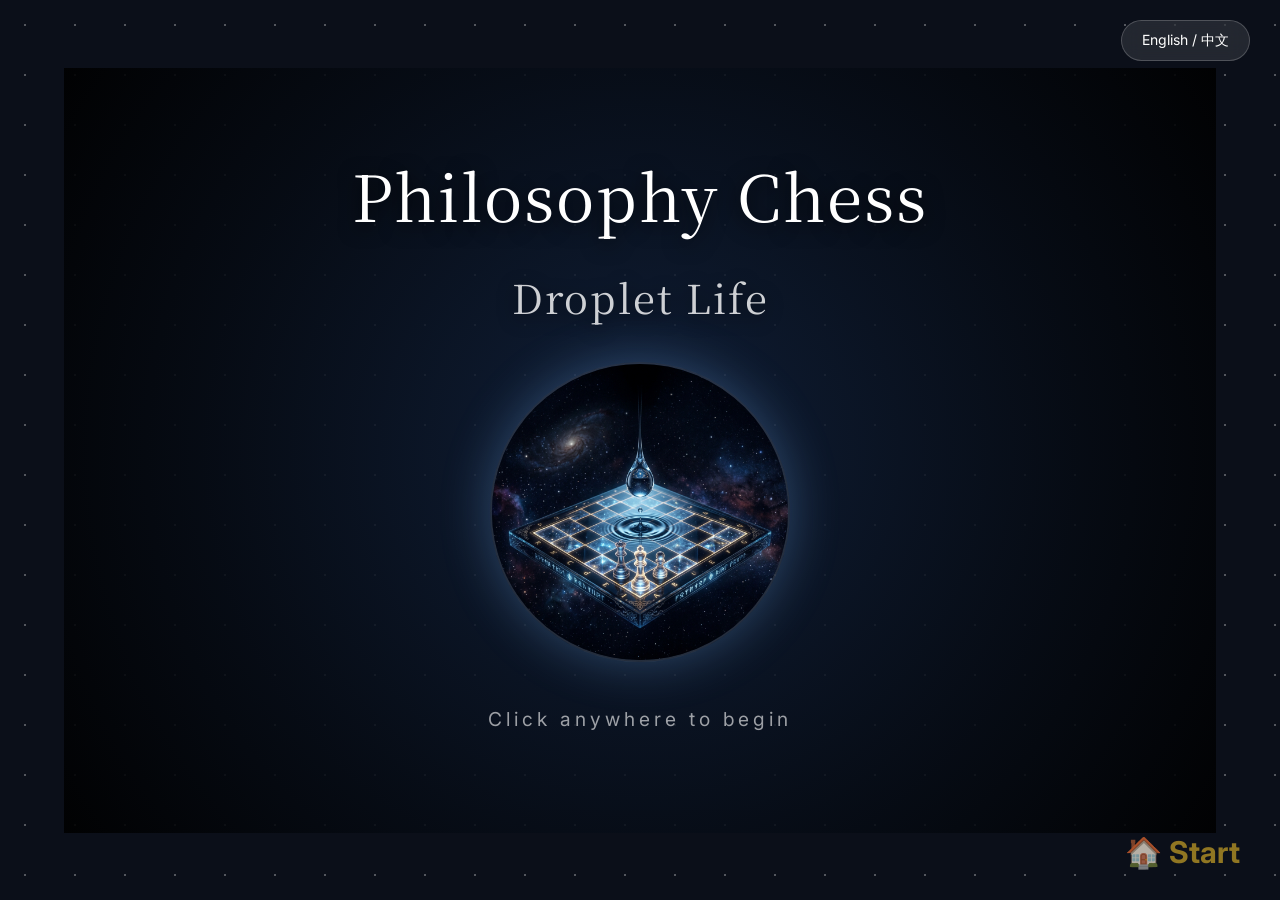
==== commit 8a442241: "game2.1" ====
--- a/index.html
+++ b/index.html
@@ -36,18 +36,18 @@
                 <h2 class="lang-en">Table of Contents</h2>
                 <h2 class="lang-zh hidden">目录</h2>
                 <ul class="toc-list">
-                    <li onclick="app.goToPage(3)">1. Life Trajectory / 1. 生命轨迹</li>
+                    <li onclick="app.goToPage(3)">1. Life Trajectory</li>
                 </ul>
             </div>
             <div class="right-page page-content">
                 <h3 class="lang-en">Temporarily confirmed</h3>
                 <h3 class="lang-zh hidden">暂定</h3>
                 <ul class="toc-list-secondary">
-                    <li>1. Time / 时间</li>
-                    <li>2. Desire / 欲望</li>
-                    <li>3. Communication / 沟通 (skills, negotiation, game theory)</li>
-                    <li>4. The Power of Now / 当下的力量</li>
-                    <li>5. Fireworks melting into snow / 烟花化雪</li>
+                    <li>1. Time</li>
+                    <li>2. Desire</li>
+                    <li>3. Communication (skills, negotiation, game theory)</li>
+                    <li>4. The Power of Now</li>
+                    <li>5. Fireworks melting into snow</li>
                 </ul>
             </div>
         </section>
@@ -72,7 +72,7 @@
             </div>
             <div class="right-page page-content">
                 <div class="top-icons right-align">
-                    <span class="icon" onclick="window.open('game.html', '_blank')" title="Play Game">🎮</span>
+                    <span class="icon" onclick="window.open('game.html?lang=' + app.currentLang, '_blank')" title="Play Game">🎮</span>
                     <span class="icon" onclick="app.speakText('page-3')" title="Read Aloud">📢</span>
                 </div>
                 
@@ -108,8 +108,8 @@
             </div>
             <div class="right-page page-content">
                 <div class="top-icons right-align">
-                    <span class="icon" onclick="window.open('game.html', '_blank')">🎮</span>
-                    <span class="icon" onclick="app.speakText('page-4')">📢</span>
+                    <span class="icon" onclick="window.open('game.html?lang=' + app.currentLang, '_blank')" title="Play Game">🎮</span>
+                    <span class="icon" onclick="app.speakText('page-4')" title="Read Aloud">📢</span>
                 </div>
                 <h2>Content Analysis</h2>
                 <div class="text-container large-text" id="p4-text">
@@ -138,8 +138,8 @@
             </div>
             <div class="right-page page-content">
                 <div class="top-icons right-align">
-                    <span class="icon" onclick="window.open('game.html', '_blank')">🎮</span>
-                    <span class="icon" onclick="app.speakText('page-5')">📢</span>
+                    <span class="icon" onclick="window.open('game.html?lang=' + app.currentLang, '_blank')" title="Play Game">🎮</span>
+                    <span class="icon" onclick="app.speakText('page-5')" title="Read Aloud">📢</span>
                 </div>
                 <h2>Content Analysis</h2>
                 <div class="text-container">
@@ -223,8 +223,9 @@
                         (And others as listed in source document...)
                     </p>
                 </div>
-                <div class="nav-icon-bottom-right" onclick="app.goToPage(1)">🏠 Start</div>
-            </div>
+                </div>
+            </div>
+            <div class="nav-icon-bottom-right" onclick="app.goToPage(1)" style="position: absolute; bottom: 30px; right: 40px; z-index: 10;">🏠 Start</div>
         </section>
 
     </div>
--- a/style.css
+++ b/style.css
@@ -366,6 +366,40 @@
     opacity: 1;
     transform: translateY(-2px);
     box-shadow: 0 5px 15px rgba(0,0,0,0.1);
+}
+
+.icon[title="Save"] {
+    width: 32px;
+    height: 32px;
+    font-size: 16px;
+    margin-top: -5px; /* Move upward */
+}
+
+.icon[title="Save"]:hover {
+    transform: translateY(-7px);
+}
+
+/* Game button attention animation */
+@keyframes game-btn-pulse {
+    0%   { transform: scale(1);    box-shadow: 0 0 0 0 rgba(201, 162, 39, 0.7), inset 0 2px 5px rgba(0,0,0,0.1); }
+    50%  { transform: scale(1.12); box-shadow: 0 0 0 10px rgba(201, 162, 39, 0), inset 0 2px 5px rgba(0,0,0,0.1); }
+    100% { transform: scale(1);    box-shadow: 0 0 0 0 rgba(201, 162, 39, 0), inset 0 2px 5px rgba(0,0,0,0.1); }
+}
+
+.icon[title="Play Game"] {
+    animation: game-btn-pulse 2s ease-in-out infinite;
+    background: linear-gradient(135deg, #f0e6cd 0%, #fdf3d8 100%);
+    border: 1.5px solid rgba(201, 162, 39, 0.5);
+    opacity: 0.9;
+}
+
+.icon[title="Play Game"]:hover {
+    animation: none;
+    transform: scale(1.15) translateY(-2px);
+    background: linear-gradient(135deg, #fdf3d8 0%, #fff8e7 100%);
+    box-shadow: 0 6px 20px rgba(201, 162, 39, 0.5);
+    opacity: 1;
+    border-color: var(--accent-color);
 }
 
 /* Buttons */
